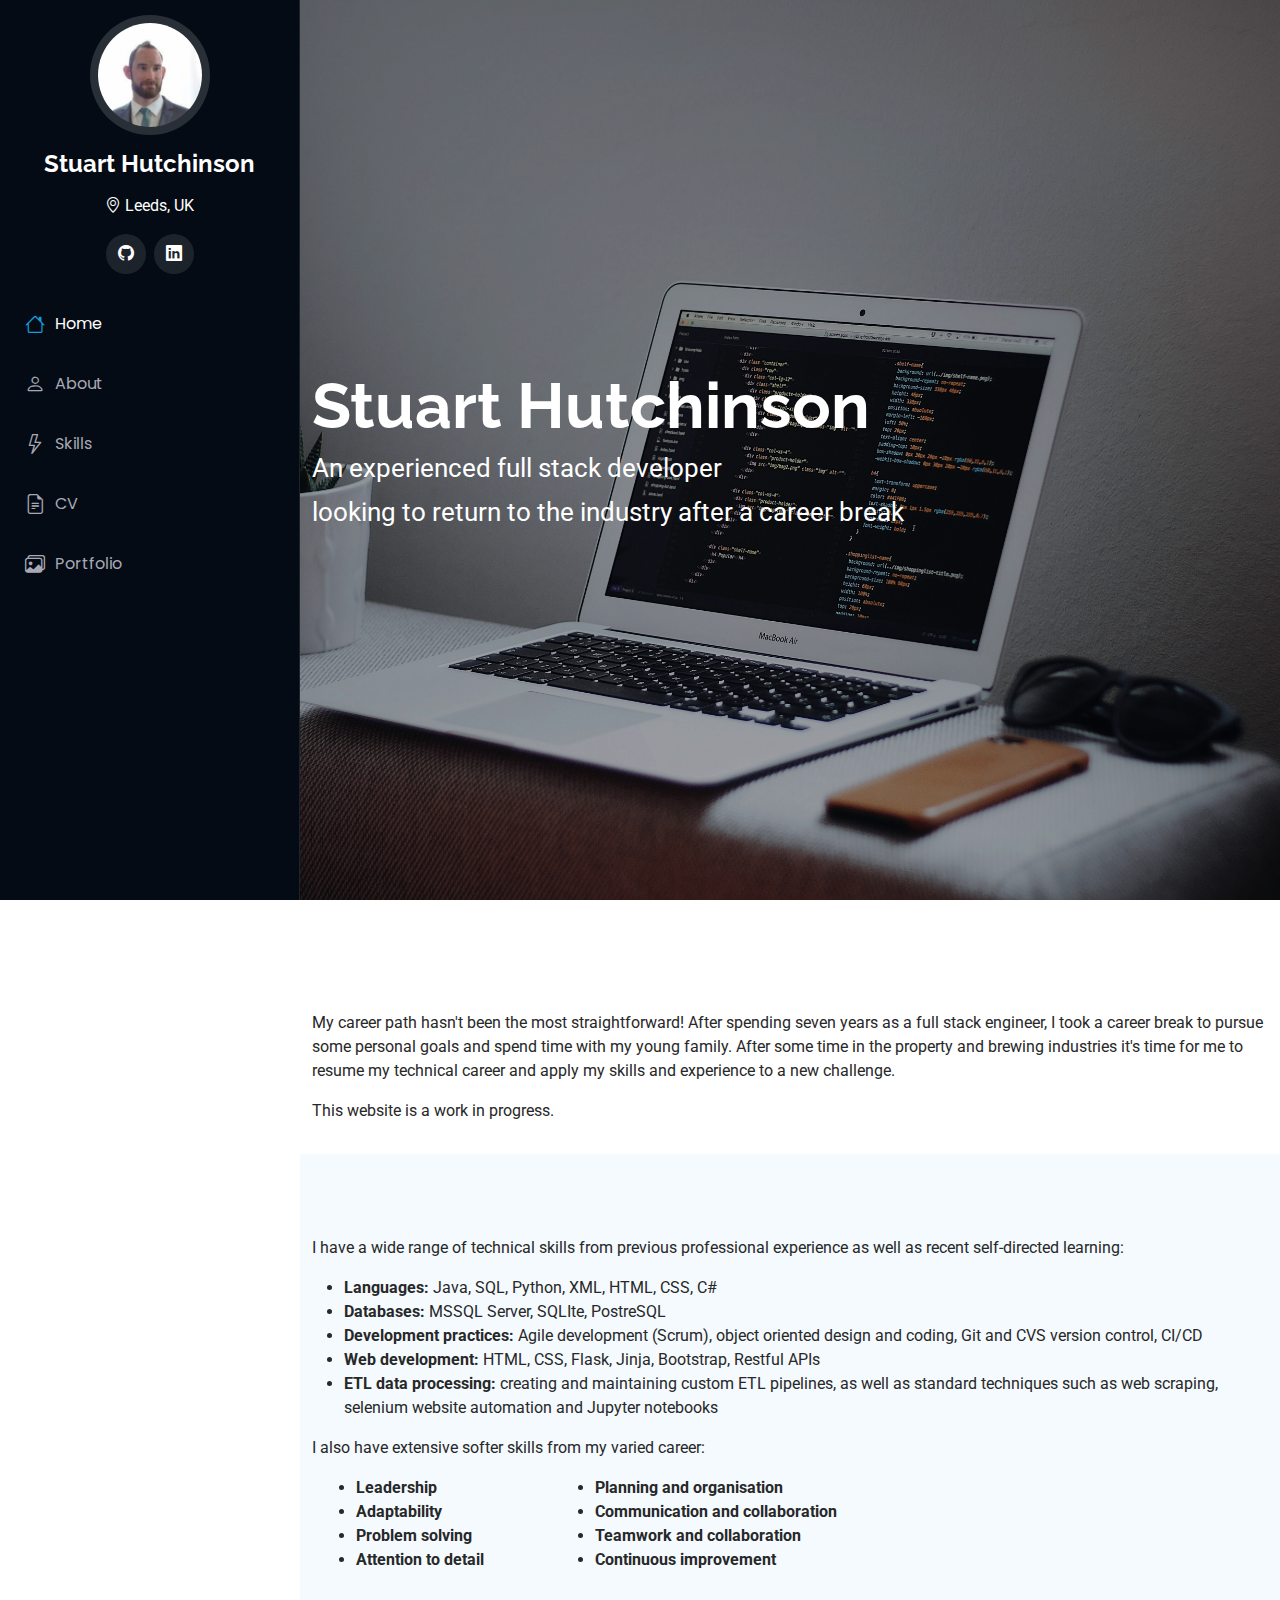
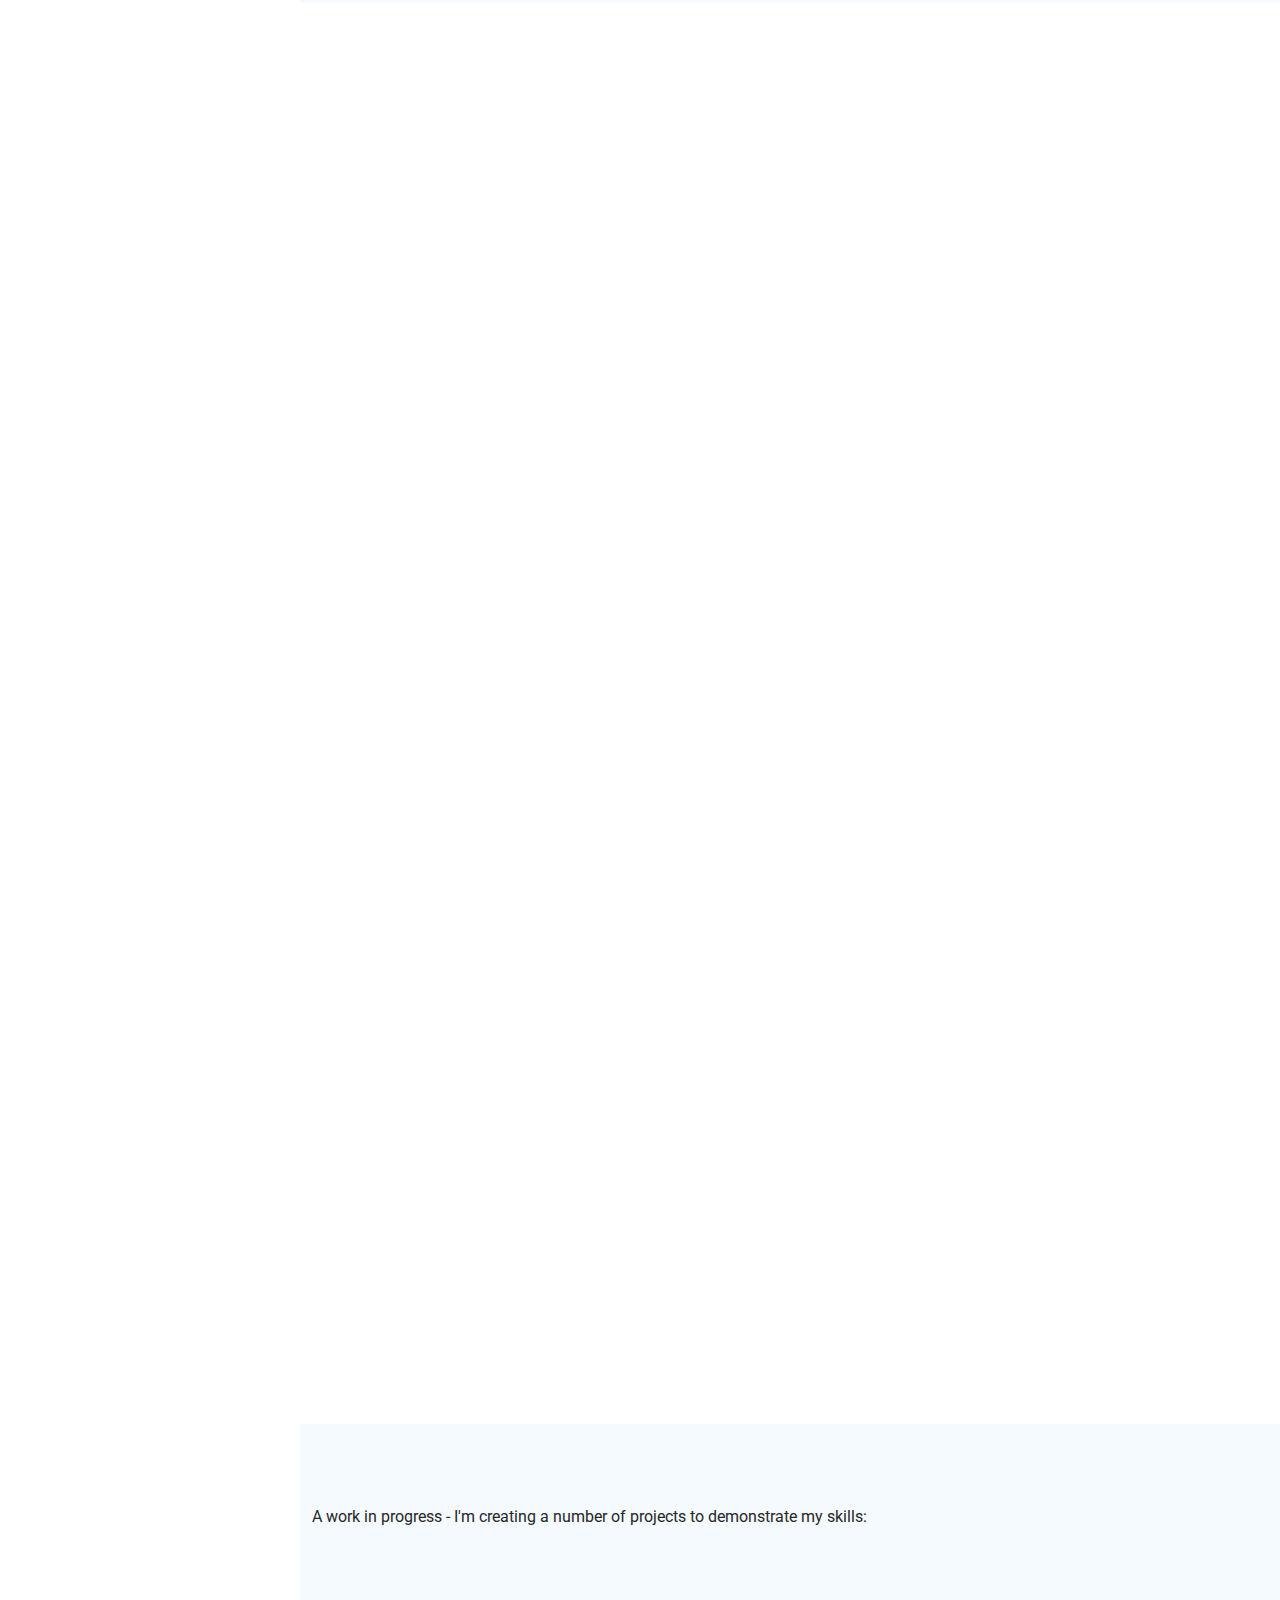
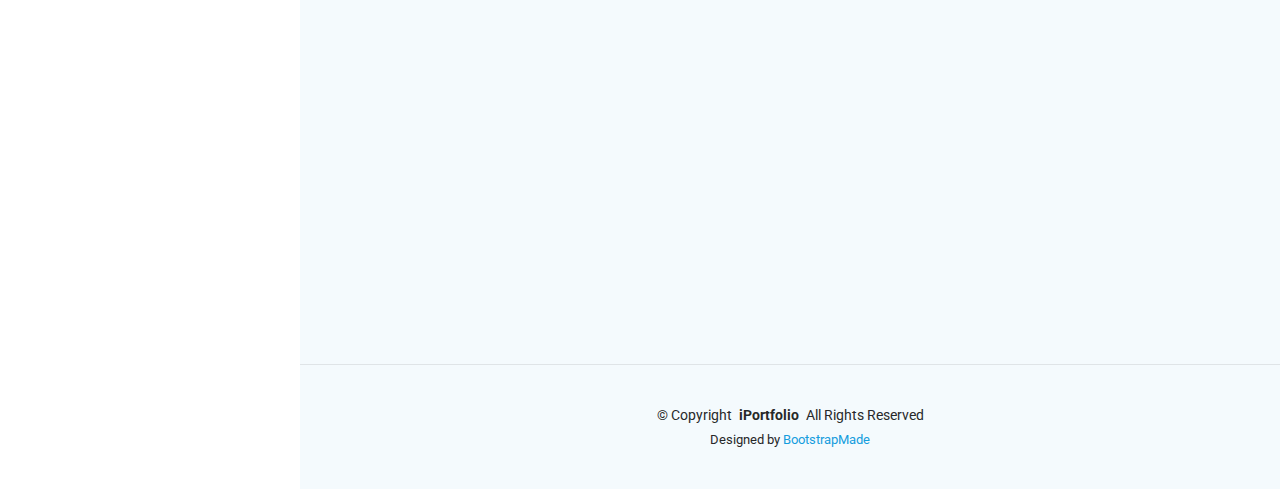
==== index.html @ 1e37d587 "make cv order differently on mobile" ====
<!DOCTYPE html>
<html lang="en">

<head>
  <meta charset="utf-8">
  <meta content="width=device-width, initial-scale=1.0" name="viewport">
  <title>Stuart Hutchinson</title>
  <meta content="" name="description">
  <meta content="" name="keywords">

  <!-- Favicons -->
  <link href="assets/img/favicon.png" rel="icon">
  <link href="assets/img/apple-touch-icon.png" rel="apple-touch-icon">

  <!-- Fonts -->
  <link href="https://fonts.googleapis.com" rel="preconnect">
  <link href="https://fonts.gstatic.com" rel="preconnect" crossorigin>
  <link href="https://fonts.googleapis.com/css2?family=Roboto:ital,wght@0,100;0,300;0,400;0,500;0,700;0,900;1,100;1,300;1,400;1,500;1,700;1,900&family=Poppins:ital,wght@0,100;0,200;0,300;0,400;0,500;0,600;0,700;0,800;0,900;1,100;1,200;1,300;1,400;1,500;1,600;1,700;1,800;1,900&family=Raleway:ital,wght@0,100;0,200;0,300;0,400;0,500;0,600;0,700;0,800;0,900;1,100;1,200;1,300;1,400;1,500;1,600;1,700;1,800;1,900&display=swap" rel="stylesheet">

  <!-- Vendor CSS Files -->
  <link href="assets/vendor/bootstrap/css/bootstrap.min.css" rel="stylesheet">
  <link href="assets/vendor/bootstrap-icons/bootstrap-icons.css" rel="stylesheet">
  <link href="assets/vendor/aos/aos.css" rel="stylesheet">
  <link href="assets/vendor/glightbox/css/glightbox.min.css" rel="stylesheet">
  <link href="assets/vendor/swiper/swiper-bundle.min.css" rel="stylesheet">

  <!-- Main CSS File -->
  <link href="assets/css/main.css" rel="stylesheet">

  <!-- =======================================================
  * Template Name: iPortfolio
  * Template URL: https://bootstrapmade.com/iportfolio-bootstrap-portfolio-websites-template/
  * Updated: Jun 29 2024 with Bootstrap v5.3.3
  * Author: BootstrapMade.com
  * License: https://bootstrapmade.com/license/
  ======================================================== -->
</head>

<body class="index-page">

  <header id="header" class="header dark-background d-flex flex-column">
    <i class="header-toggle d-xl-none bi bi-list"></i>

    <div class="profile-img">
      <img height=134 width=134 src="assets/img/stuart-profile.jpeg" alt="" class="img-fluid rounded-circle">
    </div>

    <a href="index.html" class="logo d-flex align-items-center justify-content-center">
      <!-- Uncomment the line below if you also wish to use an image logo -->
      <!-- <img src="assets/img/logo.png" alt=""> -->
      <h1 class="sitename">Stuart Hutchinson</h1>
    </a>

    <div class="text-center">
      <span><p><i class="bi bi-geo-alt"></i> Leeds, UK</p></span>
    </div>

    <div class="social-links text-center">
      <a href="https://github.com/StuartHutchinson" class="github"><i class="bi bi-github"></i></a>
      <a href="https://www.linkedin.com/in/stuart-hutchinson-746838223/" class="linkedin"><i class="bi bi-linkedin"></i></a>
    </div>

    <nav id="navmenu" class="navmenu">
      <ul>
        <li><a href="#hero" class="active"><i class="bi bi-house navicon"></i>Home</a></li>
        <li><a href="#about"><i class="bi bi-person navicon"></i> About</a></li>
        <li><a href="#skills"><i class="bi bi-lightning navicon"></i> Skills</a></li>
        <li><a href="#cv"><i class="bi bi-file-earmark-text navicon"></i> CV</a></li>
        <li><a href="#portfolio"><i class="bi bi-images navicon"></i> Portfolio</a></li>
      </ul>
    </nav>

  </header>

  <main class="main">

    <!-- Hero Section -->
    <section id="hero" class="hero section dark-background">

      <img height=1280 width=1920 src="assets/img/hero-bg.jpg" alt="" data-aos="fade-in">

      <div class="container" data-aos="fade-up" data-aos-delay="100">
        <h2>Stuart Hutchinson</h2>
        <!--<p>I'm <span class="typed" data-typed-items="Designer, Developer, Freelancer, Photographer">Designer</span><span class="typed-cursor typed-cursor--blink" aria-hidden="true"></span><span class="typed-cursor typed-cursor--blink" aria-hidden="true"></span></p>-->
        <p>An experienced full stack developer</p>
        <p>looking to return to the industry after a career break</p>
      </div>

    </section><!-- /Hero Section -->

    <!-- About Section -->
    <section id="about" class="about section">

      <!-- Section Title -->
      <div class="container section-title" data-aos="fade-up">
        <h2>About</h2>
      </div><!-- End Section Title -->

      <div class="container">
        <div class="row">
          <p>My career path hasn't been the most straightforward! After spending seven years as a full stack engineer,
        I took a career break to pursue some personal goals and spend time with my young family. After some
        time in the property and brewing industries it's time for me to resume my technical career and apply
            my skills and experience to a new challenge.</p>

          <p>This website is a work in progress.</p>
        </div>
      </div>
    </section><!-- /About Section -->

    <!-- Skills Section -->
    <section id="skills" class="skills section light-background">

      <!-- Section Title -->
      <div class="container section-title" data-aos="fade-up">
        <h2>Skills</h2>
      </div>

      <div class="container content">
        <p>I have a wide range of technical skills from previous professional experience as well as recent self-directed learning:</p>
        <div class="col-lg-12">
          <ul>
            <li><strong>Languages:</strong> <span>Java, SQL, Python, XML, HTML, CSS, C#</span></li>
            <li><strong>Databases:</strong> <span>MSSQL Server, SQLIte, PostreSQL</span></li>
            <li><strong>Development practices:</strong> <span>Agile development (Scrum), object oriented design and coding, Git and CVS version control, CI/CD</span></li>
            <li><strong>Web development:</strong> <span>HTML, CSS, Flask, Jinja, Bootstrap, Restful APIs</span></li>
            <li><strong>ETL data processing:</strong> <span>creating and maintaining custom ETL pipelines, as well as standard techniques such as web scraping, selenium website automation and Jupyter notebooks</span></li>
          </ul>
        </div>
        <p>I also have extensive softer skills from my varied career:</p>
        <div class="container">
          <div class="row">
            <div class="col-lg-3">
              <ul style="margin-bottom: 0px;">
                <li><strong>Leadership</strong></li>
                <li><strong>Adaptability</strong></li>
                <li><strong>Problem solving</strong></li>
                <li><strong>Attention to detail</strong></li>
              </ul>
            </div>
            <div class="col-lg-6">
              <ul>
                <li><strong>Planning and organisation</strong></li>
                <li><strong>Communication and collaboration</strong></li>
                <li><strong>Teamwork and collaboration</strong></li>
                <li><strong>Continuous improvement</strong></li>
              </ul>
            </div>
          </div>
        </div>
      </div>
    </section><!-- /Skills Section -->

    <!-- CV Section -->
    <section id="cv" class="resume section">

      <!-- Section Title -->
      <div class="container section-title" data-aos="fade-up">
        <h2>CV</h2>
      </div><!-- End Section Title -->

      <div class="container">

        <div class="row">

          <div class="cv-column col-lg-6" data-aos="fade-up" data-aos-delay="100">

            <h3 class="resume-title">Summary</h3>

            <div class="resume-item">
              <h4>Stuart Hutchinson</h4>
              <p><em>Versatile Full Stack Engineer Seeking New and Exciting Challenges</em></p>
              <p>After some time away from the industry, I am now eager to resume my technical career
                where I can leverage my skills and experience to make impactful contributions to a new team.
                With a proven track record of success and a passion for continuous learning and growth,
                I am confident that I can excel in many different technical roles and add value to any organisation.</p>
            </div><!-- Edn Resume Item -->
          </div>

          <div class="cv-column col-lg-6" data-aos="fade-up" data-aos-delay="200">
            <h3 class="resume-title">Professional Experience</h3>
            <div class="resume-item">
              <h4>Full stack engineer</h4>
              <h5>2008 - 2015</h5>
              <p><em>TPP, Leeds</em></p>
              <p>I spent seven years as a full stack engineer on one of the largest real-time databases in the world.
                I was responsible for developing and maintaining software which handled millions of patient medical
                records. During this time, I developed expertise in a wide range of technical areas:</p>
              <ul>
                <li>Java development as part of an agile team</li>
                <li>Implementing technical requirements through the full software development lifecycle</li>
                <li>Database design and maintenance (MS SQL Server), including SQL stored procedures</li>
                <li>Server monitoring and application optimisation using various tools (memory snapshots, SQL traces,
                  app profiles, etc)</li>
                <li>GUI design and implementation (MVVM)</li>
              </ul>
              <p>As a senior engineer, I led the technical data migration team and was responsible for:</p>
              <ul>
                <li>Ensuring the team’s tasks from the internal ticketing system were resolved in good time</li>
                <li>Creating custom ETL pipelines to accurately migrate patient medical records</li>
                <li>Creating and maintaining data architecture to support our implementation of the new GP2GP
                  requirements, as well as mass migration of an entire practice’s medical records</li>
                <li>Integration with other software using API’s and via XML messaging using NHS SPINE</li>
              </ul>
              <p>I also developed soft skills such as:</p>
              <ul>
                <li>Leadership – I led and organised a team of up to 18 engineers, including training of new starters,
                  performance reviews and mentorship.</li>
                <li>Communication and collaboration – working with our direct competitors to ensure the smooth migration
                  of data, and attending meetings with external stakeholders to secure new business.</li>
                <li>Planning and organisation – I contributed to the company’s operational plans and ensured that my
                  team had the required resources to complete our workload in the given time frame.</li>
              </ul>
            </div>
          </div>

          <div class="cv-column cv-3 col-lg-6" data-aos="fade-up" data-aos-delay="100">

            <h3 class="resume-title">Education</h3>
            <div class="resume-item">
              <h4>Master of Mathematics</h4>
              <h5>2004 - 2008</h5>
              <p><em>University of Sheffield</em></p>
              <p>A straight four-year course gave me a 2:1 Masters degree covering an array of mathematical concepts from probability
              and statistics to fluid dynamics.</p>
            </div><!-- Edn Resume Item -->

            <div class="resume-item">
              <h4>A-Levels - Maths, Physics, Chemistry, Computing</h4>
              <h5>2002 - 2004</h5>
              <p><em>Bury College</em></p>
              <p>I received straight A's including scores of 100% in a number of physics modules and my computing project.</p>
            </div><!-- Edn Resume Item -->


            <h3 class="resume-title">Recent Experience</h3>
            <div class="resume-item">
              <h4>Self-directed learning</h4>
              <h5>Oct 2024 - present</h5>
              <p>I have been learning python and web development - see below for examples of my work.</p>
            </div>
            <div class="resume-item">
              <h4>Brewing</h4>
              <h5>2021 - 2024</h5>
              <p>I followed my dream and started my own microbrewery. I stayed longer than I should in the brewing
               industry but it's now time to return to my software career.</p>
            </div>
            <div class="resume-item">
              <h4>Property development</h4>
              <h5>2015 - 2019</h5>
              <p>I turned my hand to property development and completed four successful renovation projects,
              developing many transferable skills.</p>
            </div>
          </div>

        </div>

      </div>

    </section><!-- /Resume Section -->

    <!-- Portfolio Section -->
    <section id="portfolio" class="portfolio section light-background">

      <!-- Section Title -->
      <div class="container section-title" data-aos="fade-up">
        <h2>Portfolio</h2>
      </div><!-- End Section Title -->

      <div class="container">
        <p>A work in progress - I'm creating a number of projects to demonstrate my skills:</p>
        <div class="isotope-layout" data-default-filter="*" data-layout="masonry" data-sort="original-order">

          <!--<ul class="portfolio-filters isotope-filters" data-aos="fade-up" data-aos-delay="100">
            <li data-filter="*" class="filter-active">All</li>
            <li data-filter=".filter-app">App</li>
            <li data-filter=".filter-product">Product</li>
            <li data-filter=".filter-branding">Branding</li>
            <li data-filter=".filter-books">Books</li>
          </ul>-->

          <div class="row gy-4 isotope-container" data-aos="fade-up" data-aos-delay="200">

            <div class="col-lg-4 col-md-6 portfolio-item isotope-item filter-app">
              <div class="portfolio-content h-100">
                <img src="assets/img/portfolio/morse-code.jpg" class="img-fluid" alt="morse code">
                <div class="portfolio-info">
                  <h4>Morse Code encoder</h4>
                  <p>Convert any input into Morse code. Very basic, but my first attempt at converting
                  a python script into a hosted webapp.</p>
                  <a href="https://morse-code-441710.ew.r.appspot.com/" title="Morse Code" class="details-link"><i class="bi bi-link-45deg"></i></a>
                </div>
              </div>
            </div>

            <!--<div class="col-lg-4 col-md-6 portfolio-item isotope-item filter-product">
              <div class="portfolio-content h-100">
                <img src="assets/img/portfolio/product-1.jpg" class="img-fluid" alt="">
                <div class="portfolio-info">
                  <h4>Product 1</h4>
                  <p>Lorem ipsum, dolor sit amet consectetur</p>
                  <a href="assets/img/portfolio/product-1.jpg" title="Product 1" data-gallery="portfolio-gallery-product" class="glightbox preview-link"><i class="bi bi-zoom-in"></i></a>
                  <a href="portfolio-details.html" title="More Details" class="details-link"><i class="bi bi-link-45deg"></i></a>
                </div>
              </div>
            </div> -->

          </div><!-- End Portfolio Container -->

        </div>

      </div>

    </section><!-- /Portfolio Section -->
    
  </main>

  <footer id="footer" class="footer position-relative light-background">

    <div class="container">
      <div class="copyright text-center ">
        <p>© <span>Copyright</span> <strong class="px-1 sitename">iPortfolio</strong> <span>All Rights Reserved</span></p>
      </div>
      <div class="credits">
        <!-- All the links in the footer should remain intact. -->
        <!-- You can delete the links only if you've purchased the pro version. -->
        <!-- Licensing information: https://bootstrapmade.com/license/ -->
        <!-- Purchase the pro version with working PHP/AJAX contact form: [buy-url] -->
        Designed by <a href="https://bootstrapmade.com/">BootstrapMade</a>
      </div>
    </div>

  </footer>

  <!-- Scroll Top -->
  <a href="#" id="scroll-top" class="scroll-top d-flex align-items-center justify-content-center"><i class="bi bi-arrow-up-short"></i></a>

  <!-- Preloader -->
  <div id="preloader"></div>

  <!-- Vendor JS Files -->
  <script src="assets/vendor/bootstrap/js/bootstrap.bundle.min.js"></script>
  <script src="assets/vendor/php-email-form/validate.js"></script>
  <script src="assets/vendor/aos/aos.js"></script>
  <script src="assets/vendor/typed.js/typed.umd.js"></script>
  <script src="assets/vendor/purecounter/purecounter_vanilla.js"></script>
  <script src="assets/vendor/waypoints/noframework.waypoints.js"></script>
  <script src="assets/vendor/glightbox/js/glightbox.min.js"></script>
  <script src="assets/vendor/imagesloaded/imagesloaded.pkgd.min.js"></script>
  <script src="assets/vendor/isotope-layout/isotope.pkgd.min.js"></script>
  <script src="assets/vendor/swiper/swiper-bundle.min.js"></script>

  <!-- Main JS File -->
  <script src="assets/js/main.js"></script>

</body>

</html>
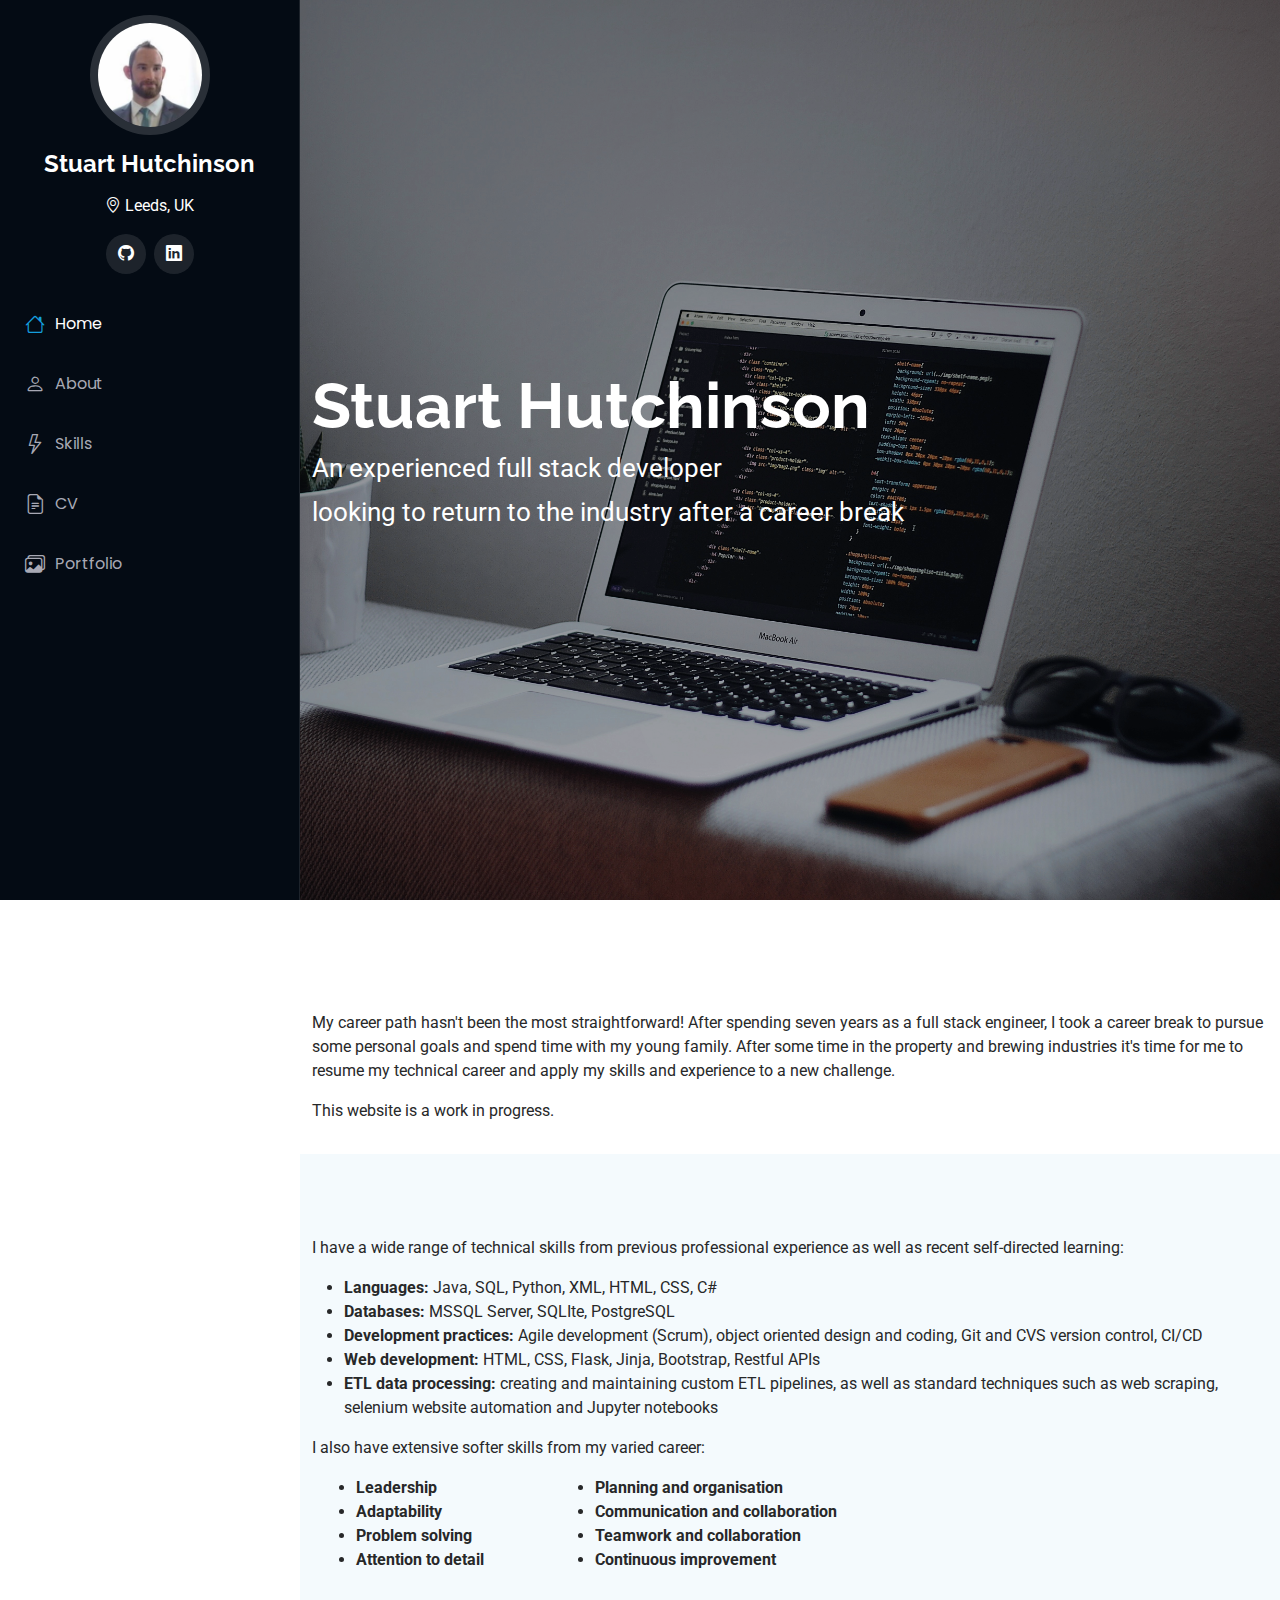
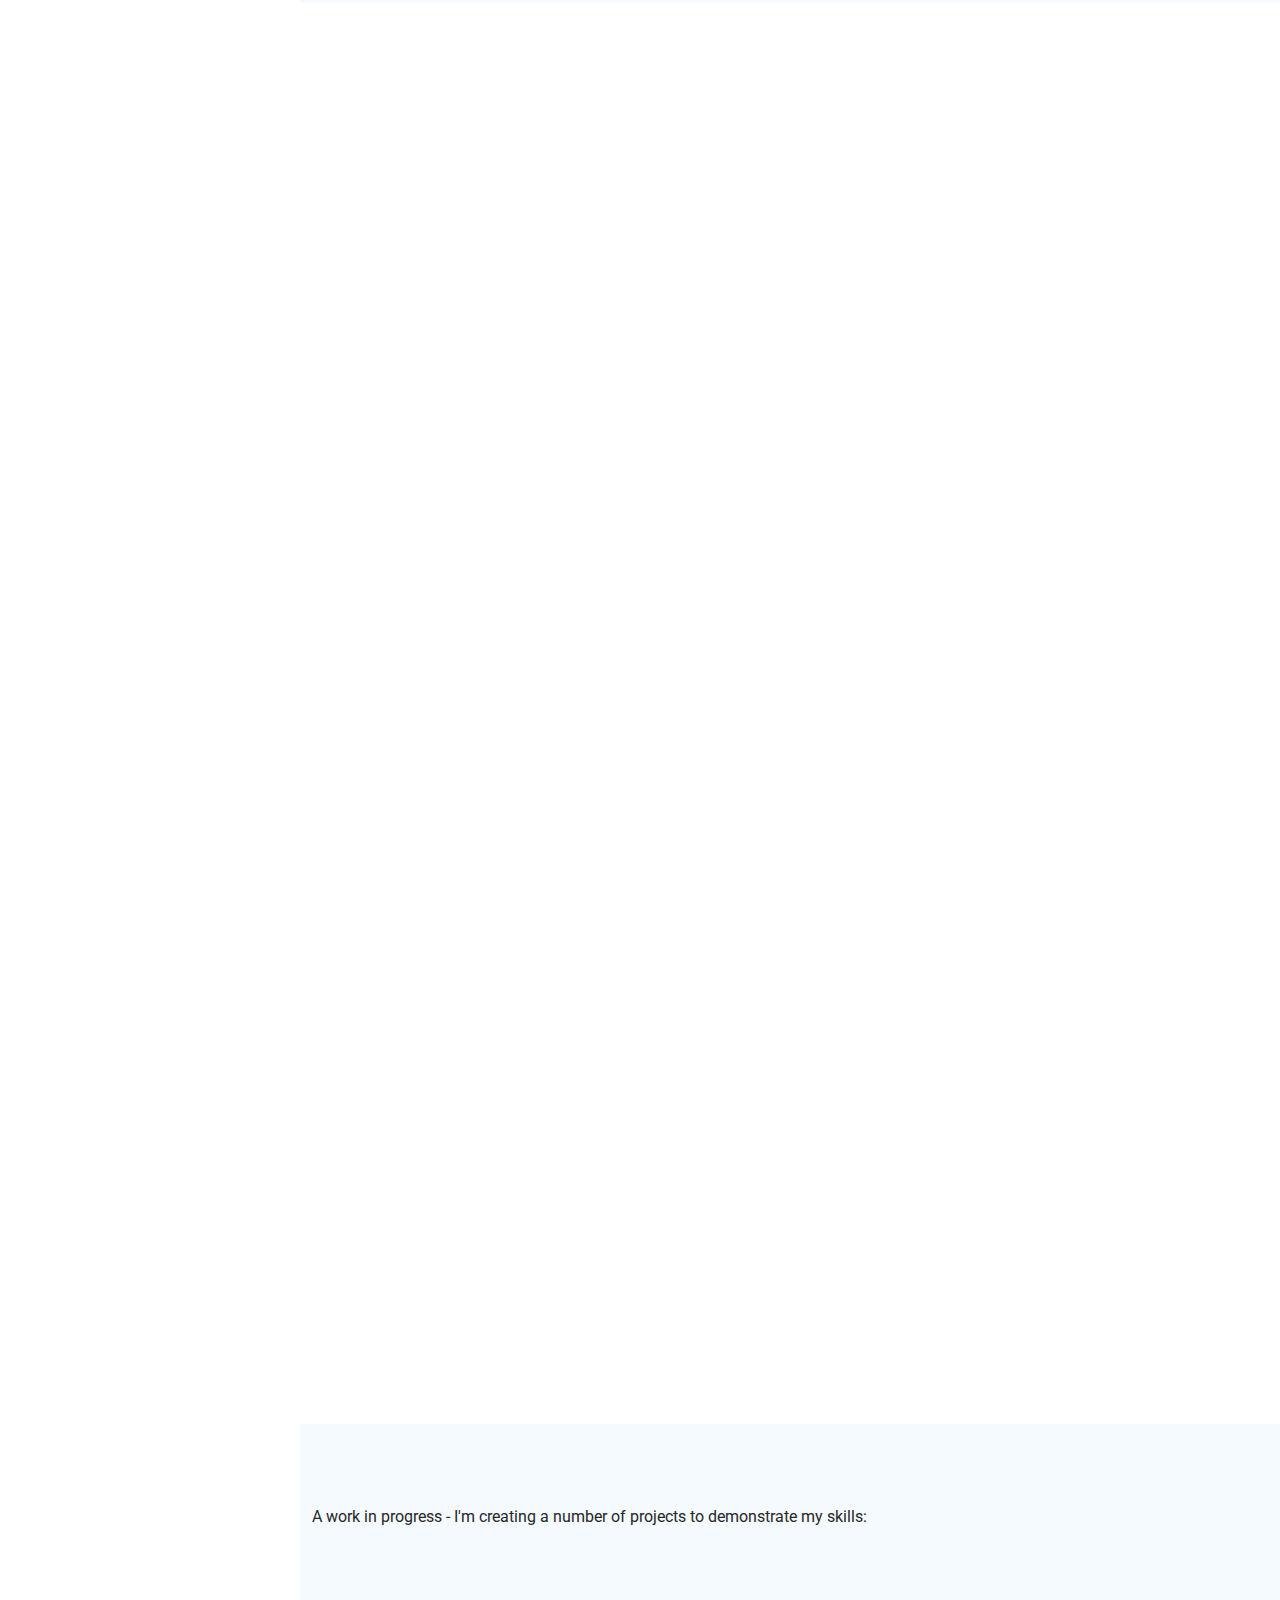
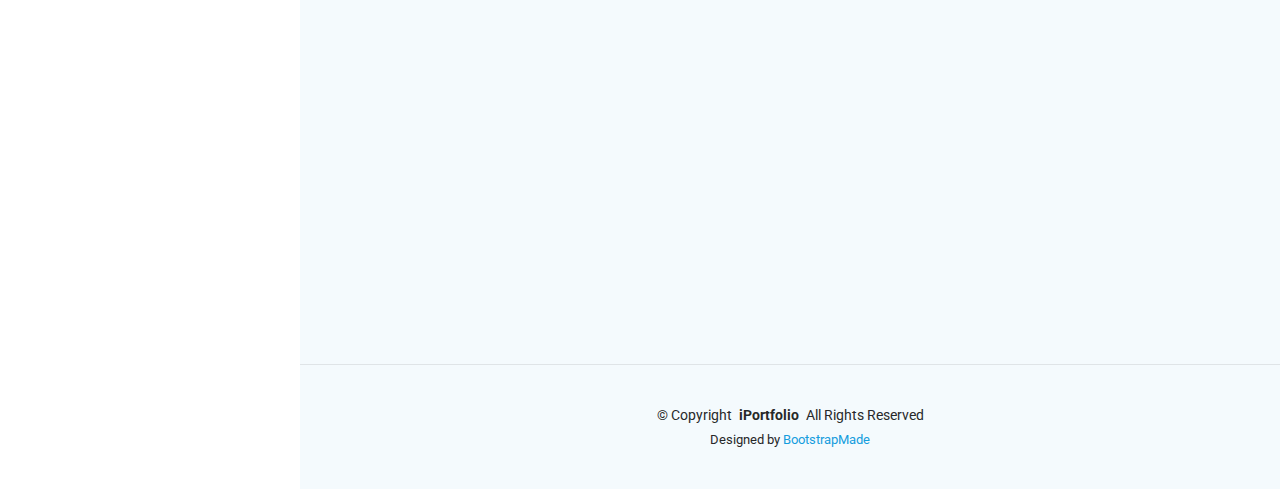
==== commit 9c6e66dc: "fixed typo" ====
--- a/index.html
+++ b/index.html
@@ -121,7 +121,7 @@
         <div class="col-lg-12">
           <ul>
             <li><strong>Languages:</strong> <span>Java, SQL, Python, XML, HTML, CSS, C#</span></li>
-            <li><strong>Databases:</strong> <span>MSSQL Server, SQLIte, PostreSQL</span></li>
+            <li><strong>Databases:</strong> <span>MSSQL Server, SQLIte, PostgreSQL</span></li>
             <li><strong>Development practices:</strong> <span>Agile development (Scrum), object oriented design and coding, Git and CVS version control, CI/CD</span></li>
             <li><strong>Web development:</strong> <span>HTML, CSS, Flask, Jinja, Bootstrap, Restful APIs</span></li>
             <li><strong>ETL data processing:</strong> <span>creating and maintaining custom ETL pipelines, as well as standard techniques such as web scraping, selenium website automation and Jupyter notebooks</span></li>
--- a/assets/css/main.css
+++ b/assets/css/main.css
@@ -876,10 +876,10 @@
 .portfolio .portfolio-content .portfolio-info p {
   position: absolute;
   bottom: 10px;
-  text-align: center;
+  text-align: left;
   display: inline-block;
-  left: 0;
-  right: 0;
+  left: 5px;
+  right: 5px;
   font-size: 16px;
   font-weight: 600;
   color: rgba(255, 255, 255, 0.8);
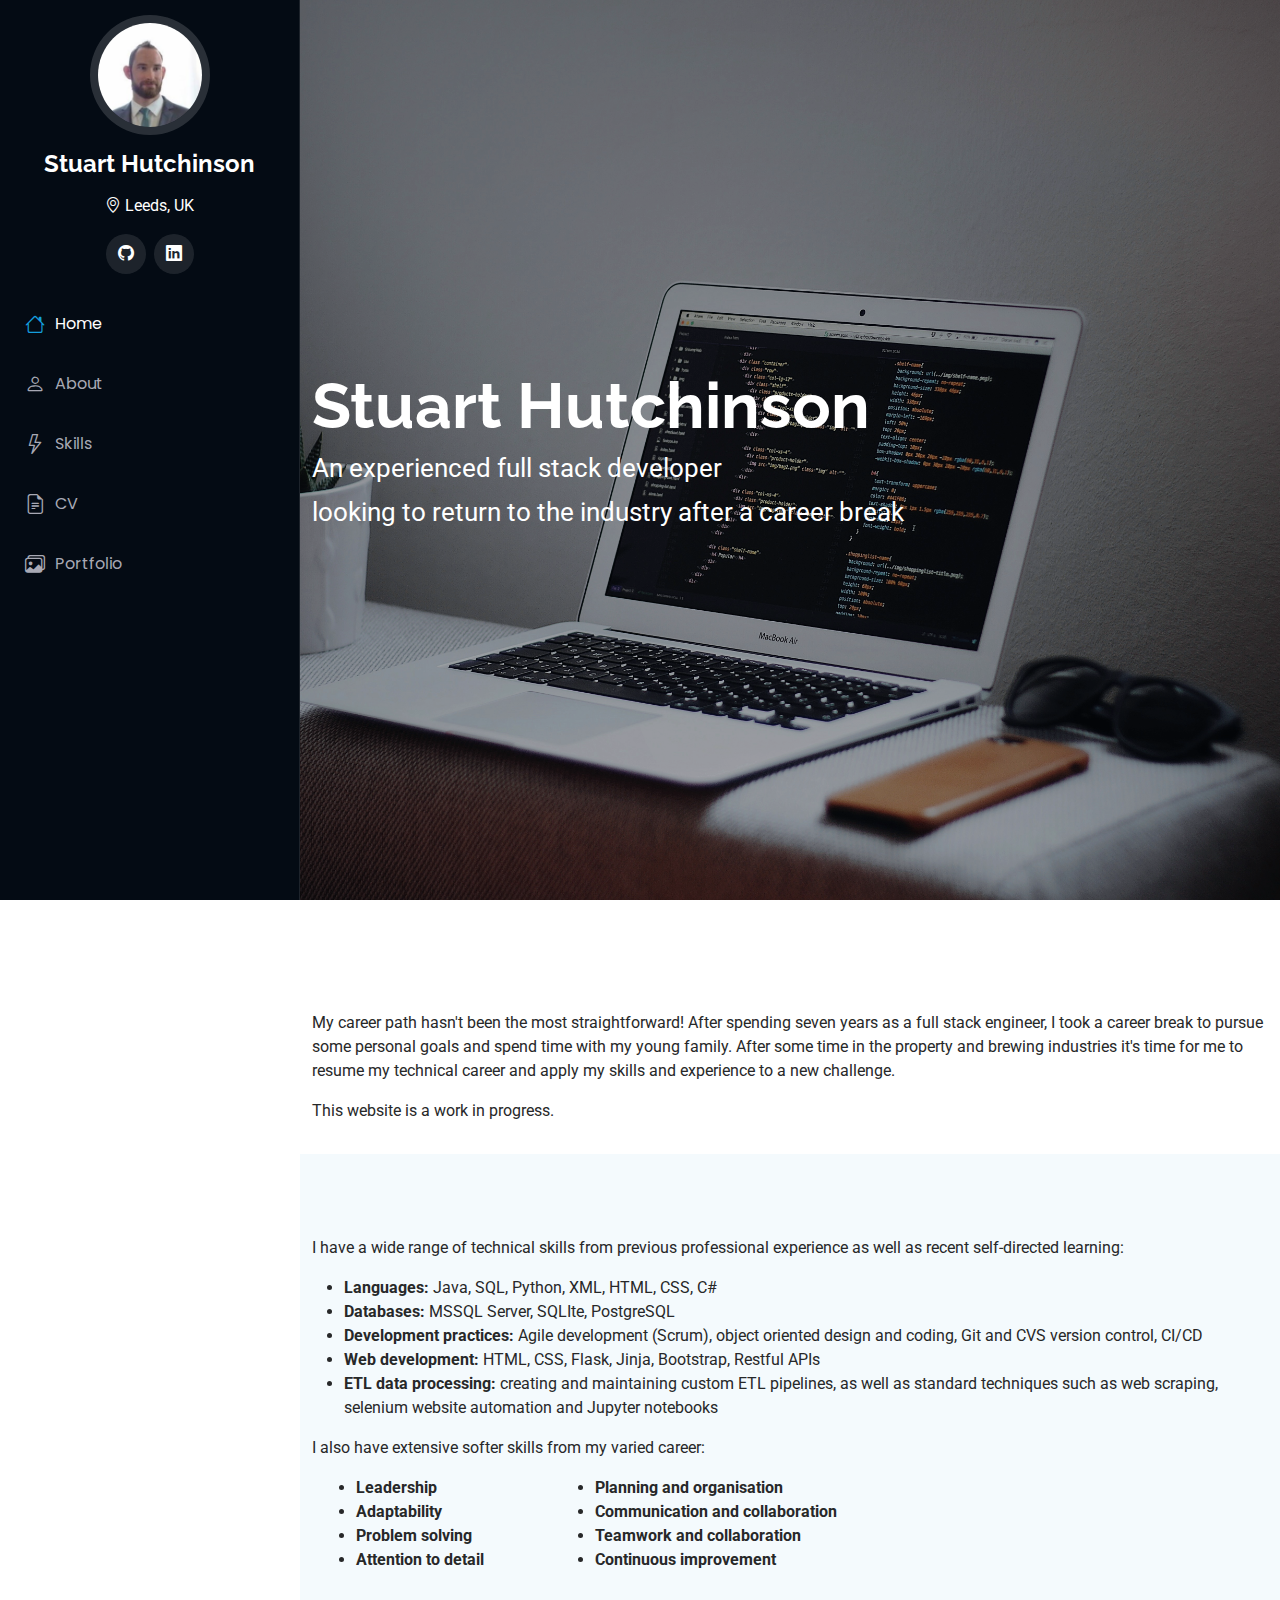
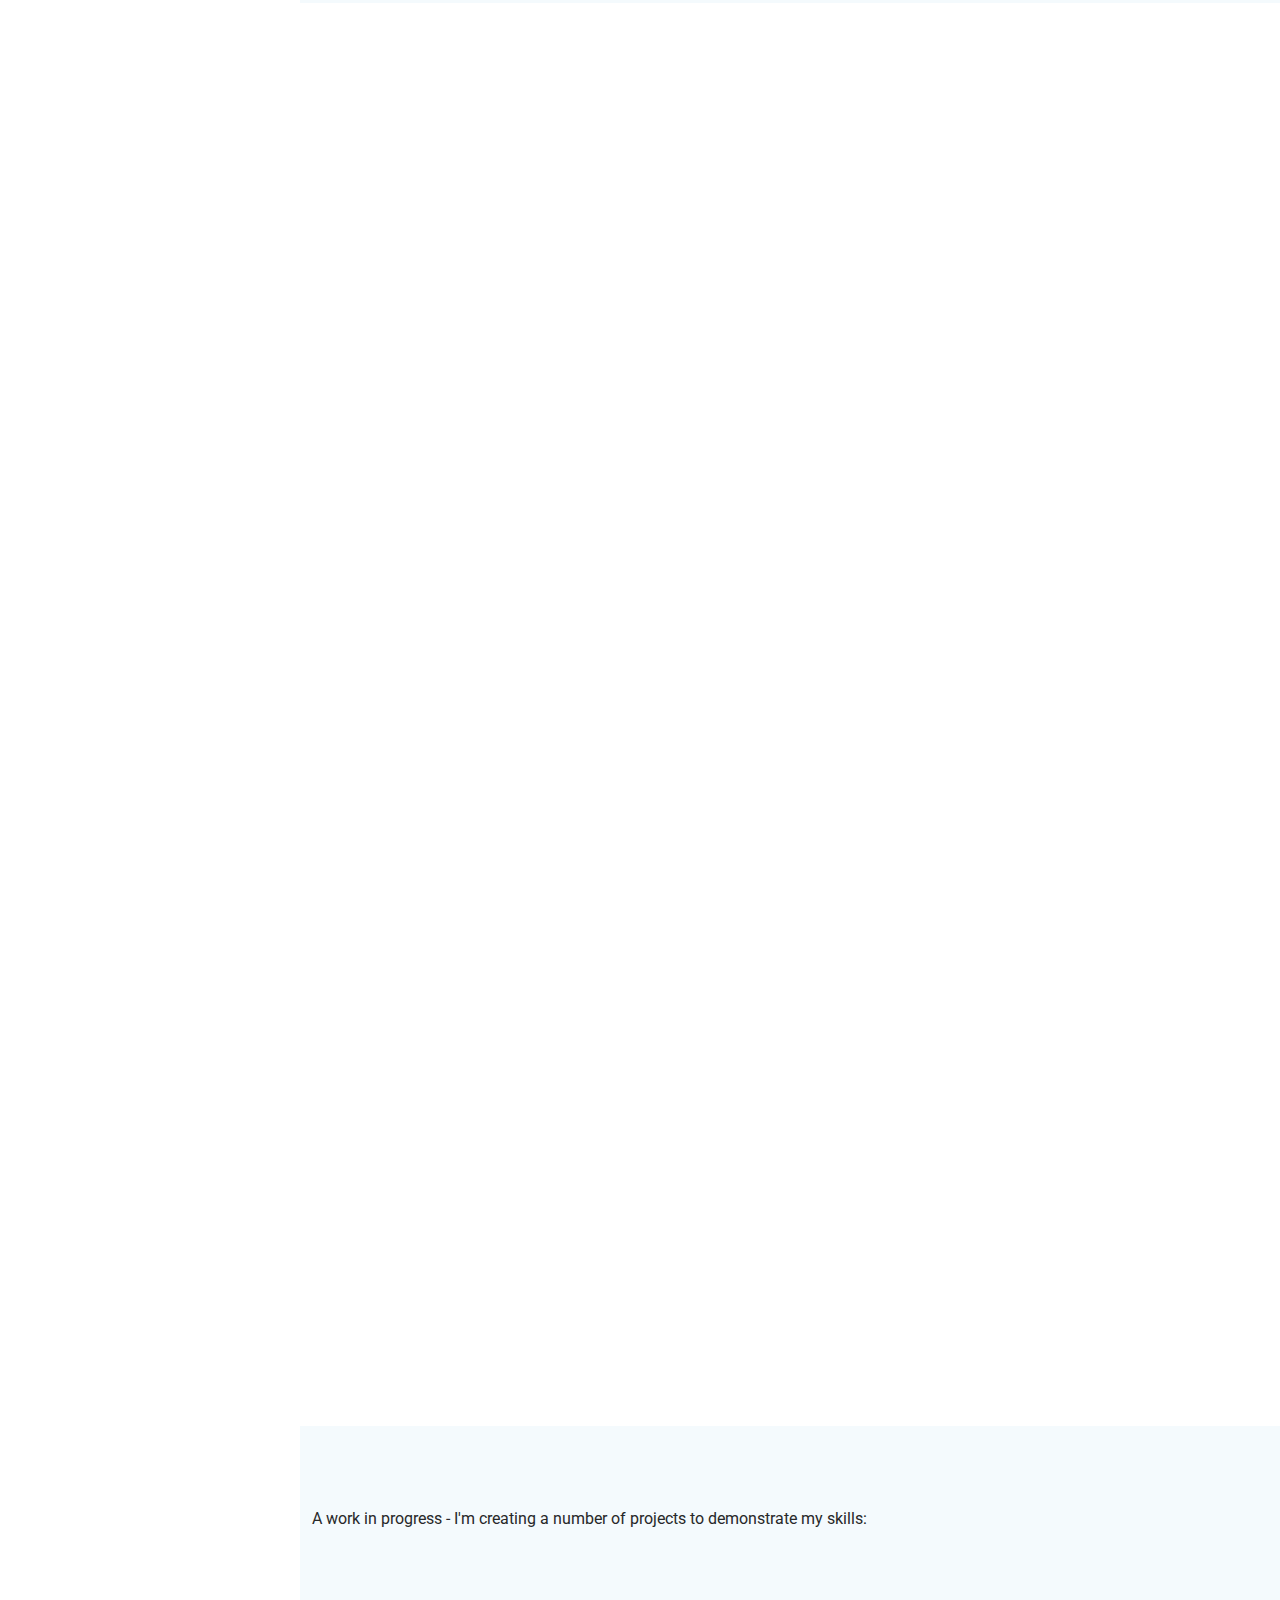
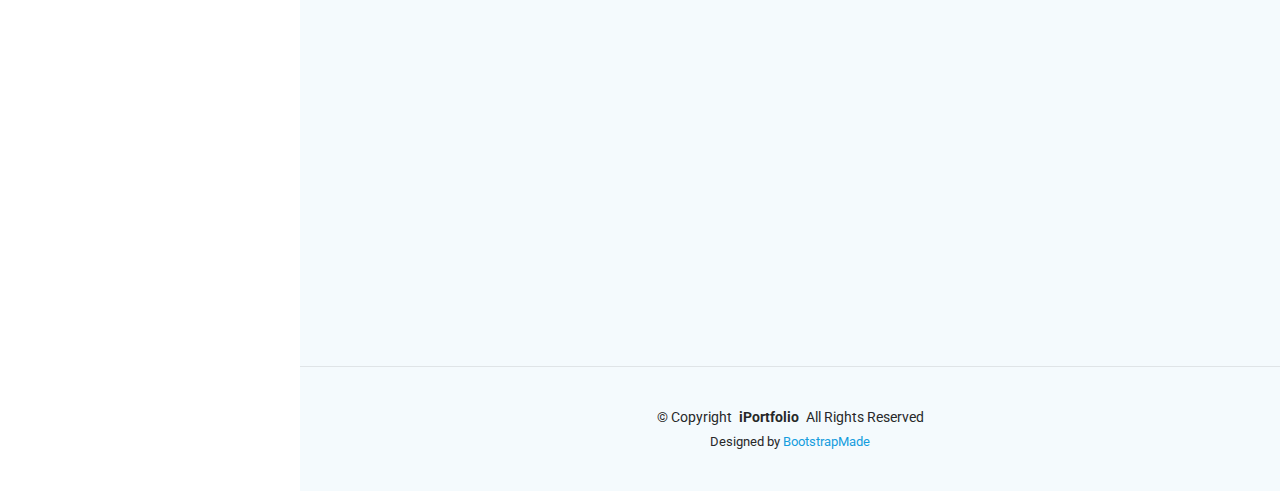
==== commit f52b907f: "fixed typo. fixed CV scaling on larger screens" ====
--- a/index.html
+++ b/index.html
@@ -175,9 +175,81 @@
                 With a proven track record of success and a passion for continuous learning and growth,
                 I am confident that I can excel in many different technical roles and add value to any organisation.</p>
             </div><!-- Edn Resume Item -->
+
+            <div class="d-lg-none">
+              <h3 class="resume-title">Professional Experience</h3>
+              <div class="resume-item">
+                <h4>Full stack engineer</h4>
+                <h5>2008 - 2015</h5>
+                <p><em>TPP, Leeds</em></p>
+                <p>I spent seven years as a full stack engineer on one of the largest real-time databases in the world.
+                  I was responsible for developing and maintaining software which handled millions of patient medical
+                  records. During this time, I developed expertise in a wide range of technical areas:</p>
+                <ul>
+                  <li>Java development as part of an agile team</li>
+                  <li>Implementing technical requirements through the full software development lifecycle</li>
+                  <li>Database design and maintenance (MS SQL Server), including SQL stored procedures</li>
+                  <li>Server monitoring and application optimisation using various tools (memory snapshots, SQL traces,
+                    app profiles, etc)</li>
+                  <li>GUI design and implementation (MVVM)</li>
+                </ul>
+                <p>As a senior engineer, I led the technical data migration team and was responsible for:</p>
+                <ul>
+                  <li>Ensuring the team’s tasks from the internal ticketing system were resolved in good time</li>
+                  <li>Creating custom ETL pipelines to accurately migrate patient medical records</li>
+                  <li>Creating and maintaining data architecture to support our implementation of the new GP2GP
+                    requirements, as well as mass migration of an entire practice’s medical records</li>
+                  <li>Integration with other software using API’s and via XML messaging using NHS SPINE</li>
+                </ul>
+                <p>I also developed soft skills such as:</p>
+                <ul>
+                  <li>Leadership – I led and organised a team of up to 18 engineers, including training of new starters,
+                    performance reviews and mentorship.</li>
+                  <li>Communication and collaboration – working with our direct competitors to ensure the smooth migration
+                    of data, and attending meetings with external stakeholders to secure new business.</li>
+                  <li>Planning and organisation – I contributed to the company’s operational plans and ensured that my
+                    team had the required resources to complete our workload in the given time frame.</li>
+                </ul>
+              </div>
+            </div>
+
+            <h3 class="resume-title">Education</h3>
+            <div class="resume-item">
+              <h4>Master of Mathematics</h4>
+              <h5>2004 - 2008</h5>
+              <p><em>University of Sheffield</em></p>
+              <p>A straight four-year course gave me a 2:1 Masters degree covering an array of mathematical concepts from probability
+              and statistics to fluid dynamics.</p>
+            </div><!-- Edn Resume Item -->
+
+            <div class="resume-item">
+              <h4>A-Levels - Maths, Physics, Chemistry, Computing</h4>
+              <h5>2002 - 2004</h5>
+              <p><em>Bury College</em></p>
+              <p>I received straight A's including scores of 100% in a number of physics modules and my computing project.</p>
+            </div><!-- Edn Resume Item -->
+
+            <h3 class="resume-title">Recent Experience</h3>
+            <div class="resume-item">
+              <h4>Self-directed learning</h4>
+              <h5>Oct 2024 - present</h5>
+              <p>I have been learning python and web development - see below for examples of my work.</p>
+            </div>
+            <div class="resume-item">
+              <h4>Brewing</h4>
+              <h5>2021 - 2024</h5>
+              <p>I followed my dream and started my own microbrewery. I stayed longer than I should in the brewing
+               industry but it's now time to return to my software career.</p>
+            </div>
+            <div class="resume-item">
+              <h4>Property development</h4>
+              <h5>2015 - 2019</h5>
+              <p>I turned my hand to property development and completed four successful renovation projects,
+              developing many transferable skills.</p>
+            </div>
           </div>
 
-          <div class="cv-column col-lg-6" data-aos="fade-up" data-aos-delay="200">
+          <div class="cv-column col-lg-6 d-none d-lg-block" data-aos="fade-up" data-aos-delay="100">
             <h3 class="resume-title">Professional Experience</h3>
             <div class="resume-item">
               <h4>Full stack engineer</h4>
@@ -214,45 +286,6 @@
             </div>
           </div>
 
-          <div class="cv-column cv-3 col-lg-6" data-aos="fade-up" data-aos-delay="100">
-
-            <h3 class="resume-title">Education</h3>
-            <div class="resume-item">
-              <h4>Master of Mathematics</h4>
-              <h5>2004 - 2008</h5>
-              <p><em>University of Sheffield</em></p>
-              <p>A straight four-year course gave me a 2:1 Masters degree covering an array of mathematical concepts from probability
-              and statistics to fluid dynamics.</p>
-            </div><!-- Edn Resume Item -->
-
-            <div class="resume-item">
-              <h4>A-Levels - Maths, Physics, Chemistry, Computing</h4>
-              <h5>2002 - 2004</h5>
-              <p><em>Bury College</em></p>
-              <p>I received straight A's including scores of 100% in a number of physics modules and my computing project.</p>
-            </div><!-- Edn Resume Item -->
-
-
-            <h3 class="resume-title">Recent Experience</h3>
-            <div class="resume-item">
-              <h4>Self-directed learning</h4>
-              <h5>Oct 2024 - present</h5>
-              <p>I have been learning python and web development - see below for examples of my work.</p>
-            </div>
-            <div class="resume-item">
-              <h4>Brewing</h4>
-              <h5>2021 - 2024</h5>
-              <p>I followed my dream and started my own microbrewery. I stayed longer than I should in the brewing
-               industry but it's now time to return to my software career.</p>
-            </div>
-            <div class="resume-item">
-              <h4>Property development</h4>
-              <h5>2015 - 2019</h5>
-              <p>I turned my hand to property development and completed four successful renovation projects,
-              developing many transferable skills.</p>
-            </div>
-          </div>
-
         </div>
 
       </div>
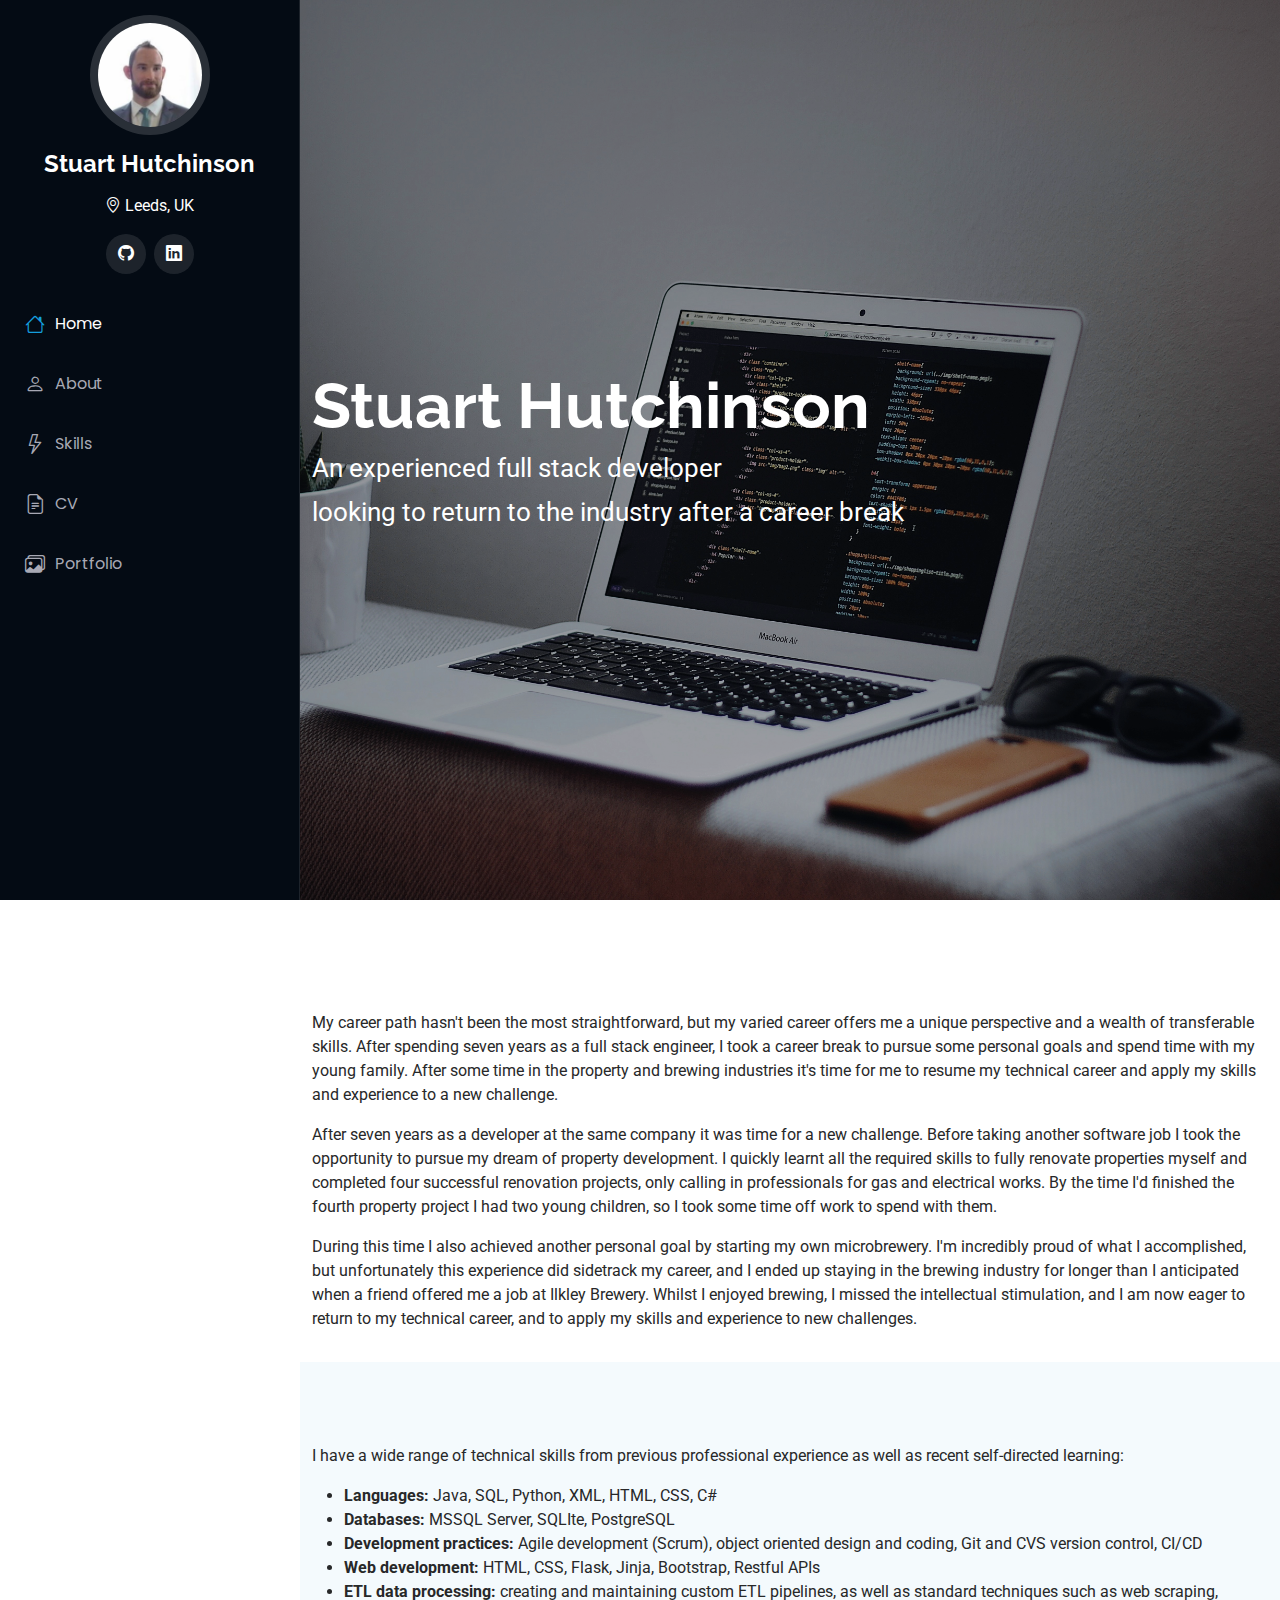
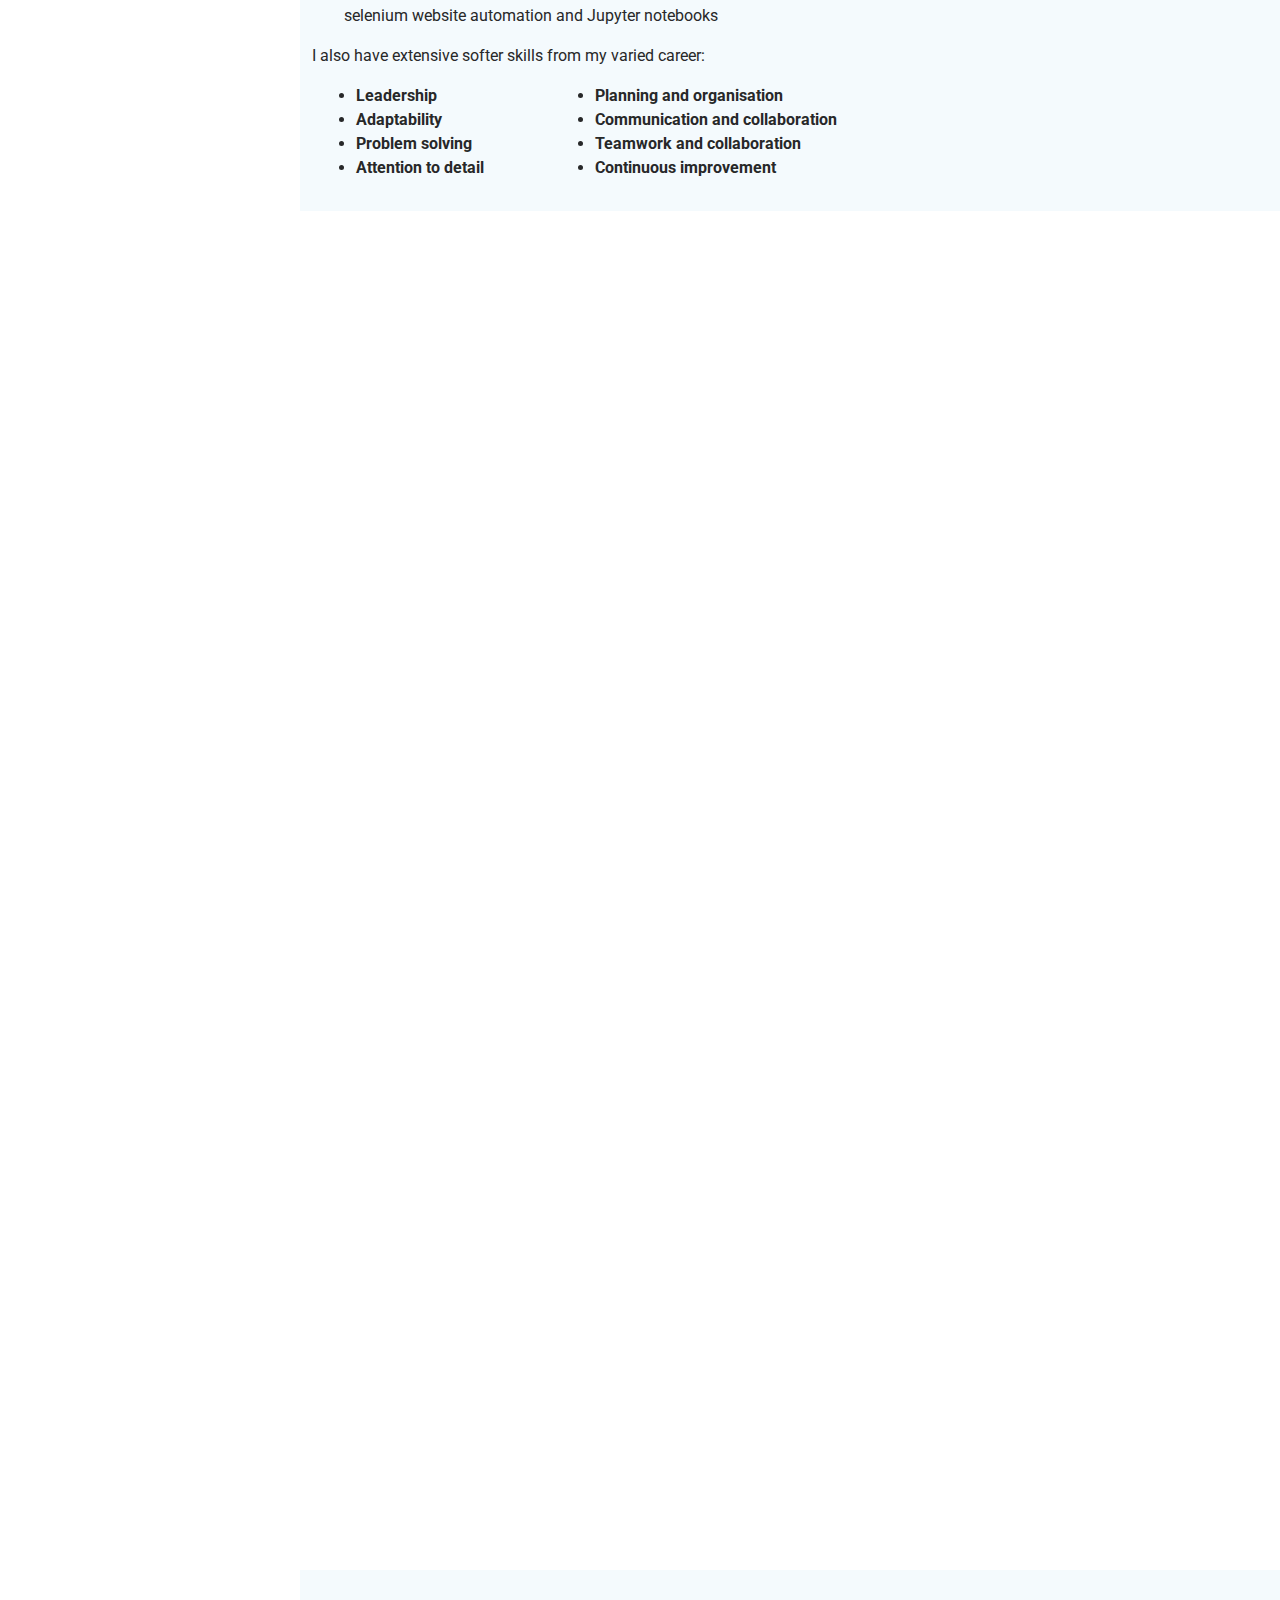
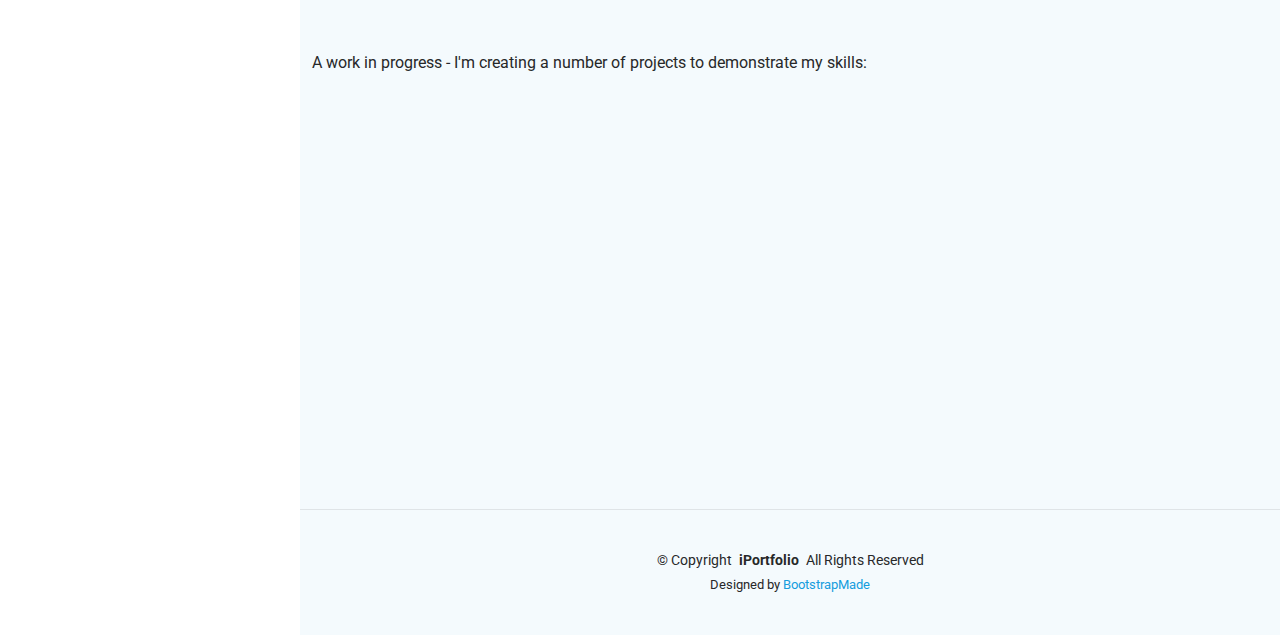
==== commit 4ec8bc93: "update about section" ====
--- a/index.html
+++ b/index.html
@@ -98,12 +98,23 @@
 
       <div class="container">
         <div class="row">
-          <p>My career path hasn't been the most straightforward! After spending seven years as a full stack engineer,
+          <p>My career path hasn't been the most straightforward, but my varied career offers me a unique
+            perspective and a wealth of transferable skills. After spending seven years as a full stack engineer,
         I took a career break to pursue some personal goals and spend time with my young family. After some
         time in the property and brewing industries it's time for me to resume my technical career and apply
             my skills and experience to a new challenge.</p>
 
-          <p>This website is a work in progress.</p>
+          <p>After seven years as a developer at the same company it was time for a new challenge. Before taking another software job
+            I took the opportunity to pursue my dream of property development. I quickly learnt all the
+            required skills to fully renovate properties myself and completed four successful renovation projects,
+          only calling in professionals for gas and electrical works. By the time I'd finished the fourth property
+            project I had two young children, so I took some time off work to spend with them. </p>
+
+          <p>During this time I also achieved another personal goal by starting my own microbrewery.
+            I'm incredibly proud of what I accomplished, but unfortunately this experience did sidetrack my career,
+            and I ended up staying in the brewing industry for longer than I anticipated when a friend offered me a job
+            at Ilkley Brewery. Whilst I enjoyed brewing, I missed the intellectual stimulation, and I am now eager
+            to return to my technical career, and to apply my skills and experience to new challenges.</p>
         </div>
       </div>
     </section><!-- /About Section -->
@@ -235,17 +246,21 @@
               <h5>Oct 2024 - present</h5>
               <p>I have been learning python and web development - see below for examples of my work.</p>
             </div>
-            <div class="resume-item">
-              <h4>Brewing</h4>
-              <h5>2021 - 2024</h5>
-              <p>I followed my dream and started my own microbrewery. I stayed longer than I should in the brewing
-               industry but it's now time to return to my software career.</p>
-            </div>
-            <div class="resume-item">
-              <h4>Property development</h4>
-              <h5>2015 - 2019</h5>
-              <p>I turned my hand to property development and completed four successful renovation projects,
-              developing many transferable skills.</p>
+
+            <div class="resume-item">
+              <a href="#about">
+                <h4>Brewing</h4>
+                <h5>2021 - 2024</h5>
+                <p>See above</p>
+              </a>
+            </div>
+
+            <div class="resume-item">
+              <a href="#about">
+                <h4>Property development</h4>
+                <h5>2015 - 2019</h5>
+                <p>See above</p>
+              </a>
             </div>
           </div>
 
--- a/assets/css/main.css
+++ b/assets/css/main.css
@@ -755,7 +755,7 @@
 
 .resume .resume-item ul {
   padding-left: 20px;
-  margin-bottom: 0px;
+  margin-bottom: 20px;
 }
 
 .resume .resume-item ul li {
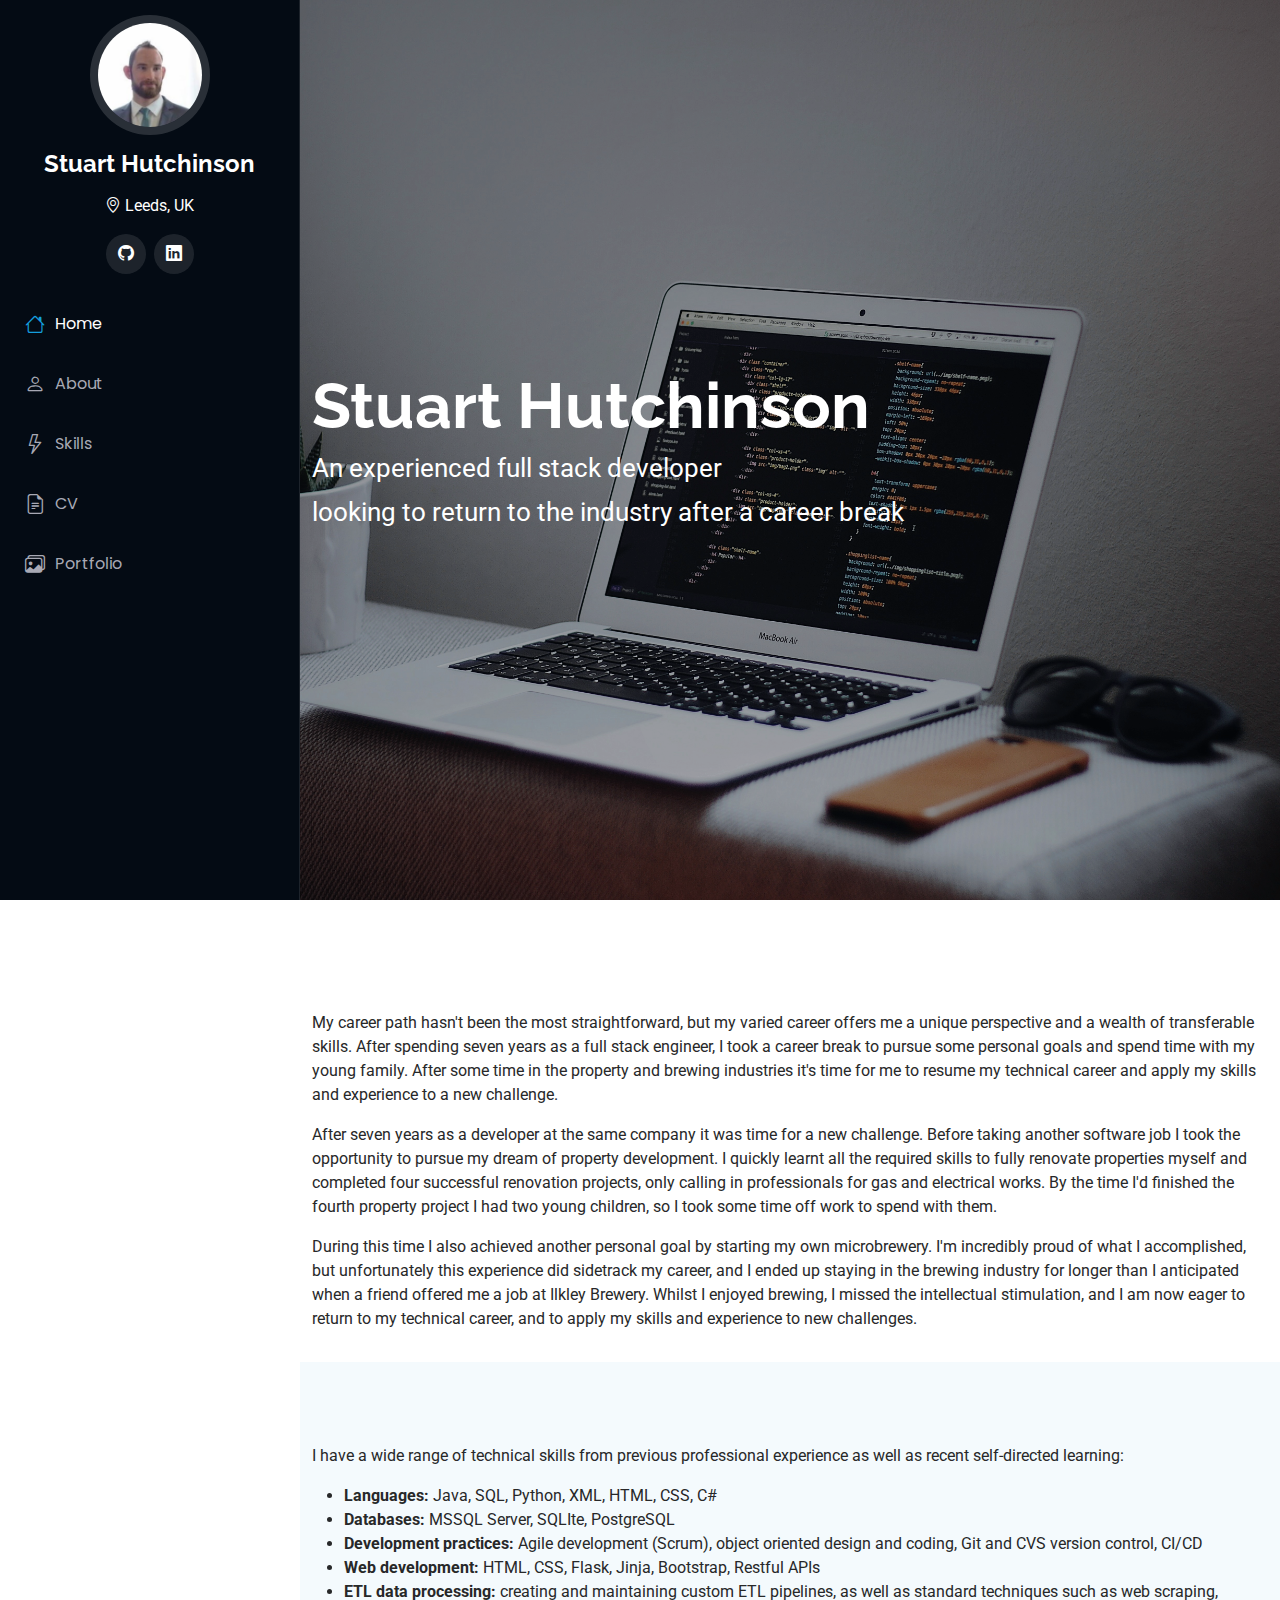
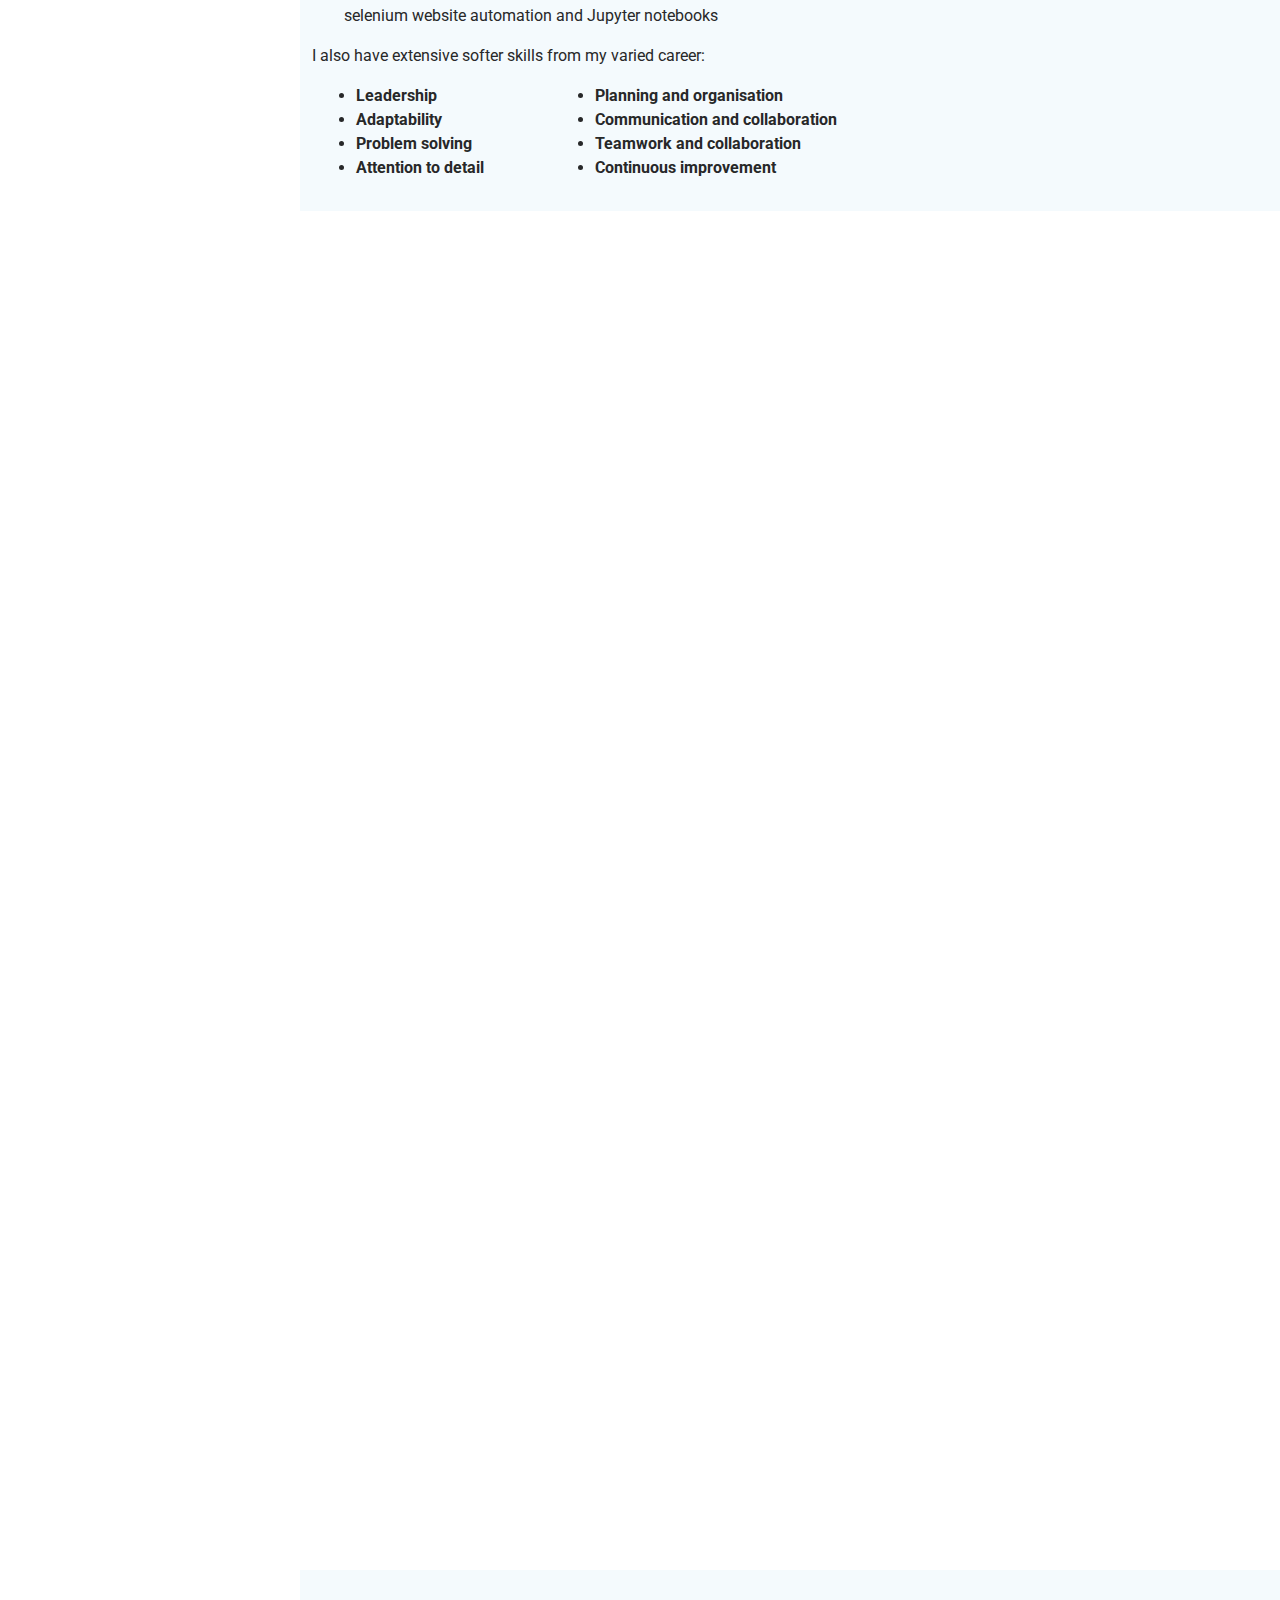
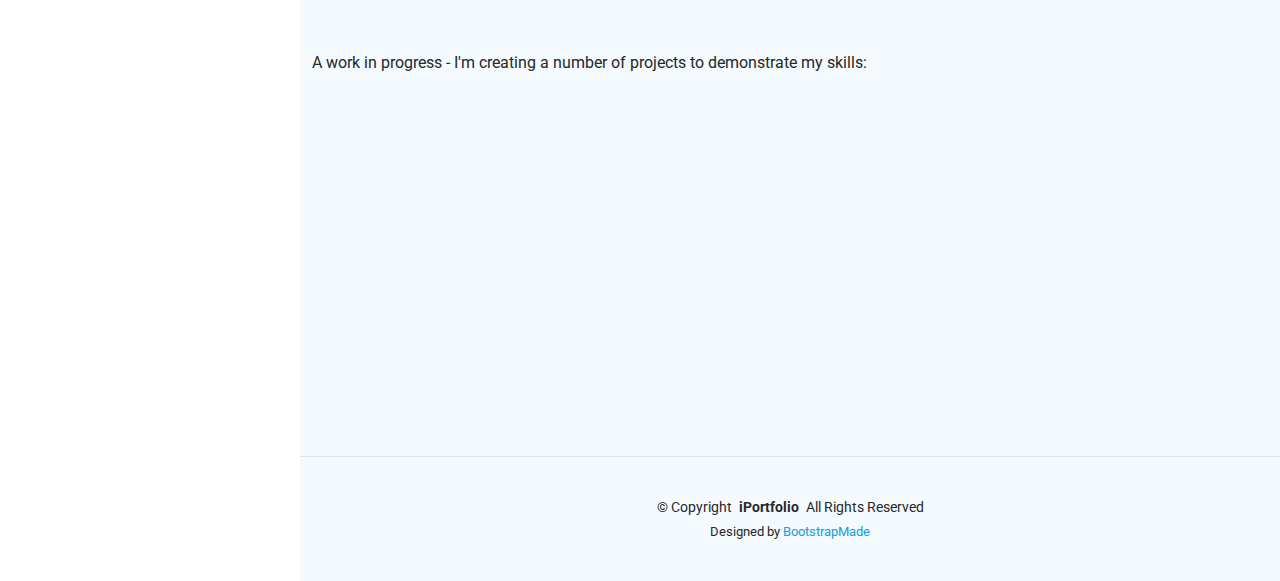
==== commit a6363280: "added crypto tools to portfolio" ====
--- a/index.html
+++ b/index.html
@@ -330,13 +330,24 @@
           <div class="row gy-4 isotope-container" data-aos="fade-up" data-aos-delay="200">
 
             <div class="col-lg-4 col-md-6 portfolio-item isotope-item filter-app">
-              <div class="portfolio-content h-100">
-                <img src="assets/img/portfolio/morse-code.jpg" class="img-fluid" alt="morse code">
+              <div class="portfolio-content">
+                <img src="assets/img/portfolio/morse-code.jpg" alt="morse code">
                 <div class="portfolio-info">
                   <h4>Morse Code encoder</h4>
                   <p>Convert any input into Morse code. Very basic, but my first attempt at converting
                   a python script into a hosted webapp.</p>
                   <a href="https://morse-code-441710.ew.r.appspot.com/" title="Morse Code" class="details-link"><i class="bi bi-link-45deg"></i></a>
+                </div>
+              </div>
+            </div>
+
+            <div class="col-lg-4 col-md-6 portfolio-item isotope-item filter-app">
+              <div class="portfolio-content">
+                <img src="assets/img/portfolio/crypto.jpg" alt="cryptocurrency">
+                <div class="portfolio-info">
+                  <h4>Crypto Tools</h4>
+                  <p>Simple tools for checking crypto prices and checking the health of a portfolio.</p>
+                  <a href="https://crypto-tools-442110.nw.r.appspot.com/portfolio" title="Crypto Tools" class="details-link"><i class="bi bi-link-45deg"></i></a>
                 </div>
               </div>
             </div>
--- a/assets/css/main.css
+++ b/assets/css/main.css
@@ -846,12 +846,16 @@
 }
 
 .portfolio .portfolio-content {
+  height: 350px; /*fix the height*/
   position: relative;
   overflow: hidden;
 }
 
 .portfolio .portfolio-content img {
   transition: 0.3s;
+  object-fit: cover; /*fit the image correctly*/
+  height: 100%;
+  width: 100%;
 }
 
 .portfolio .portfolio-content .portfolio-info {
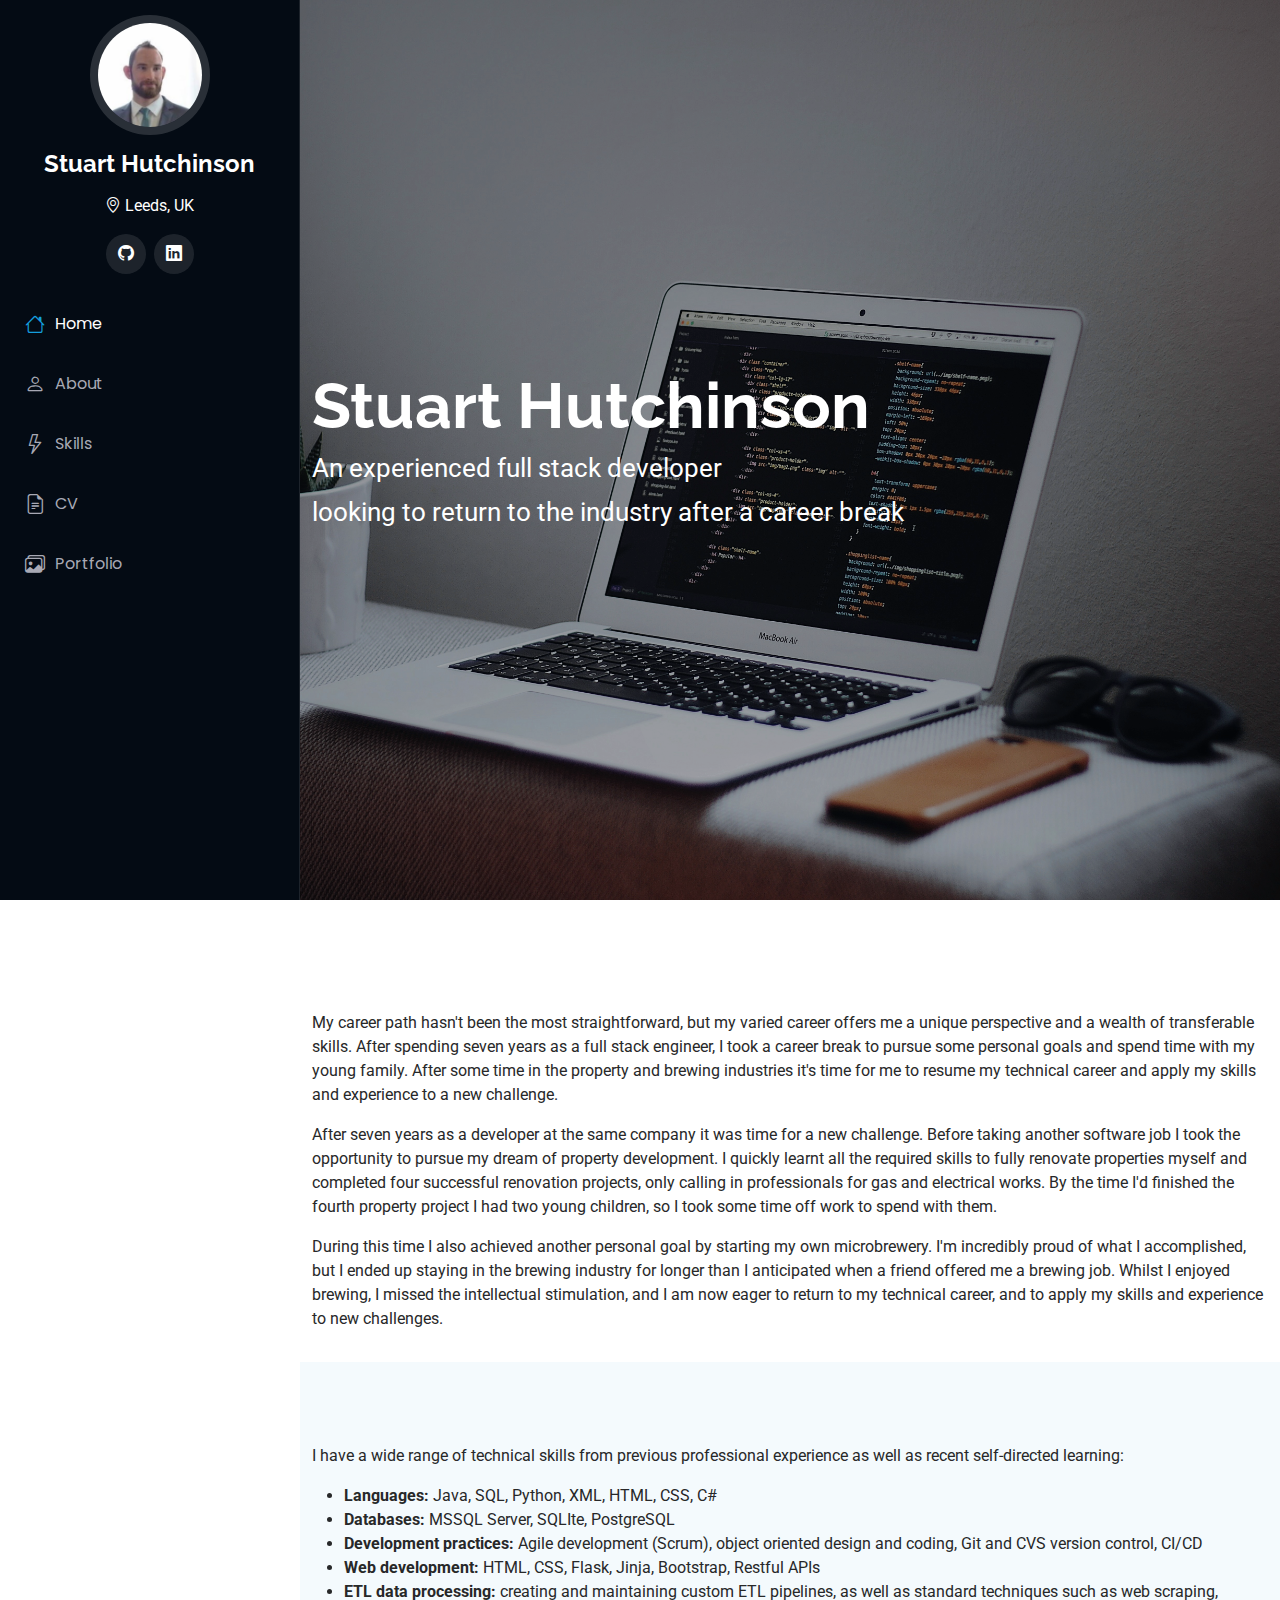
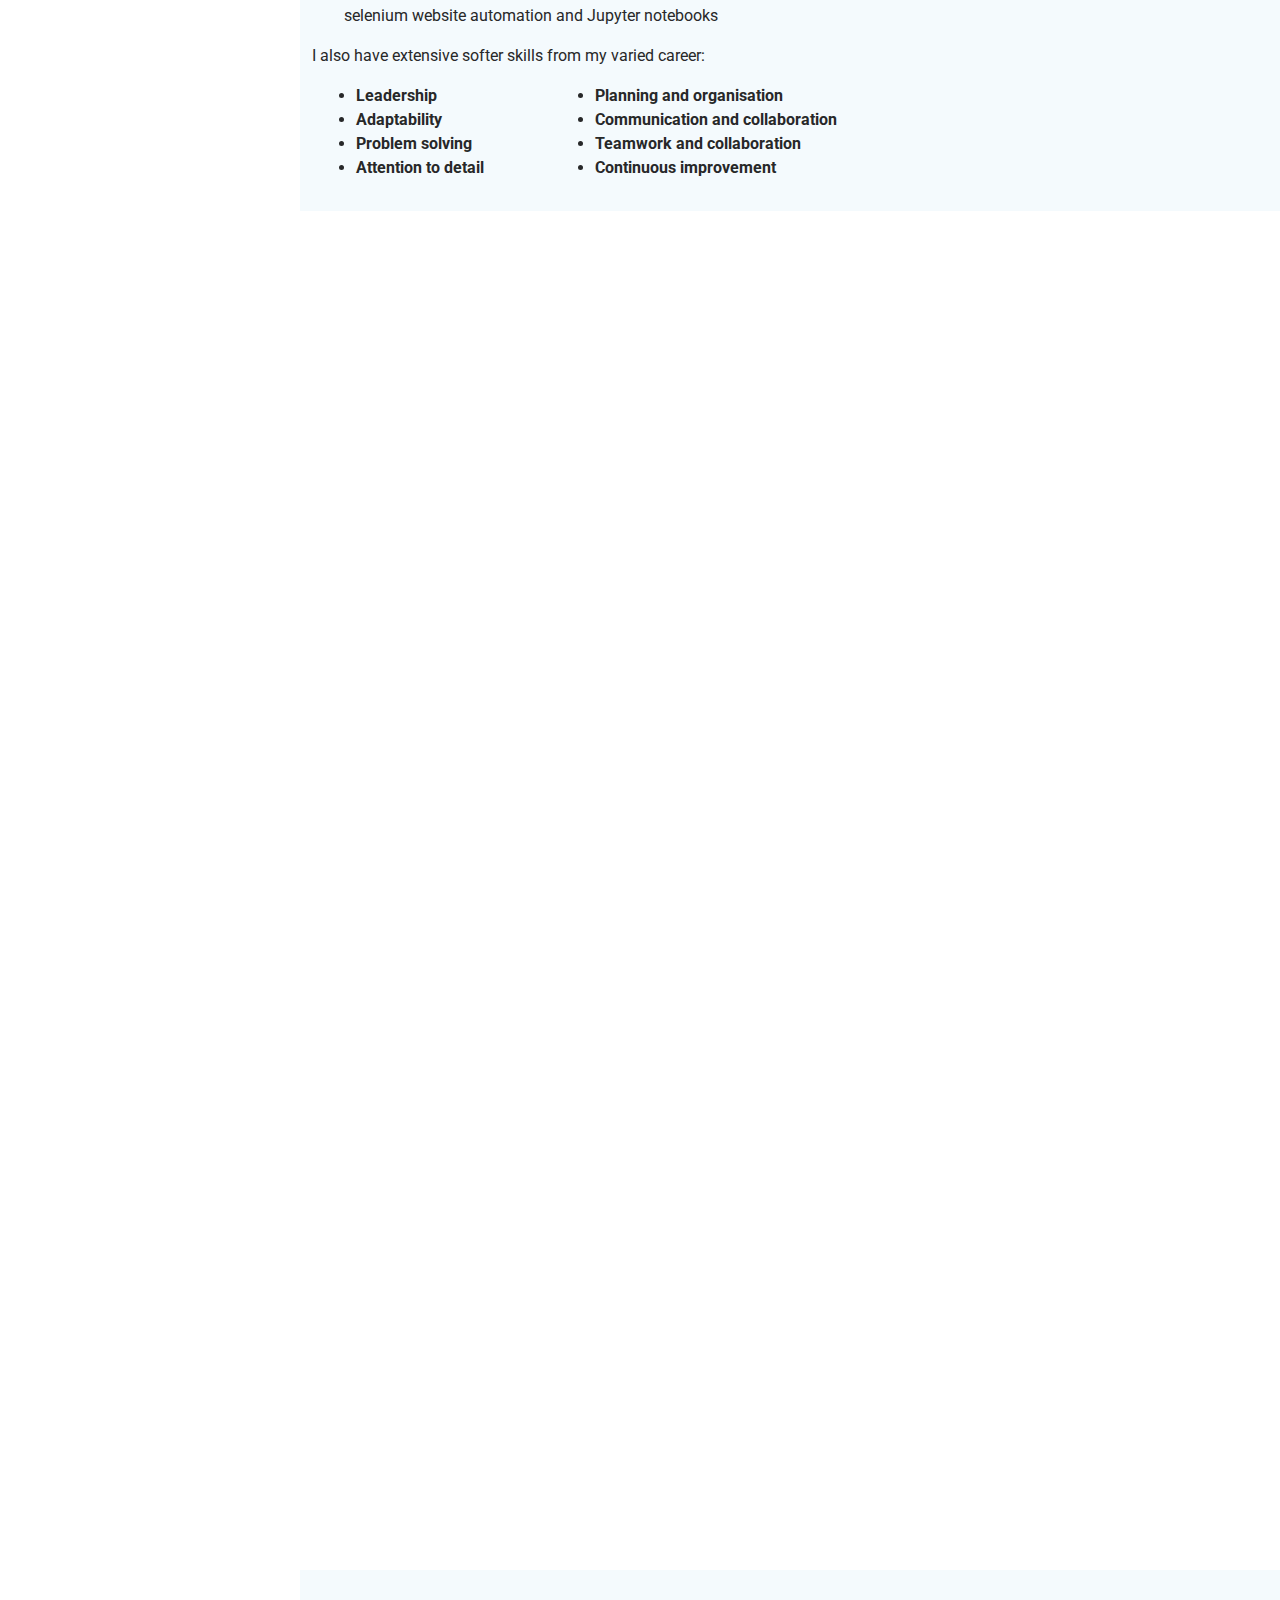
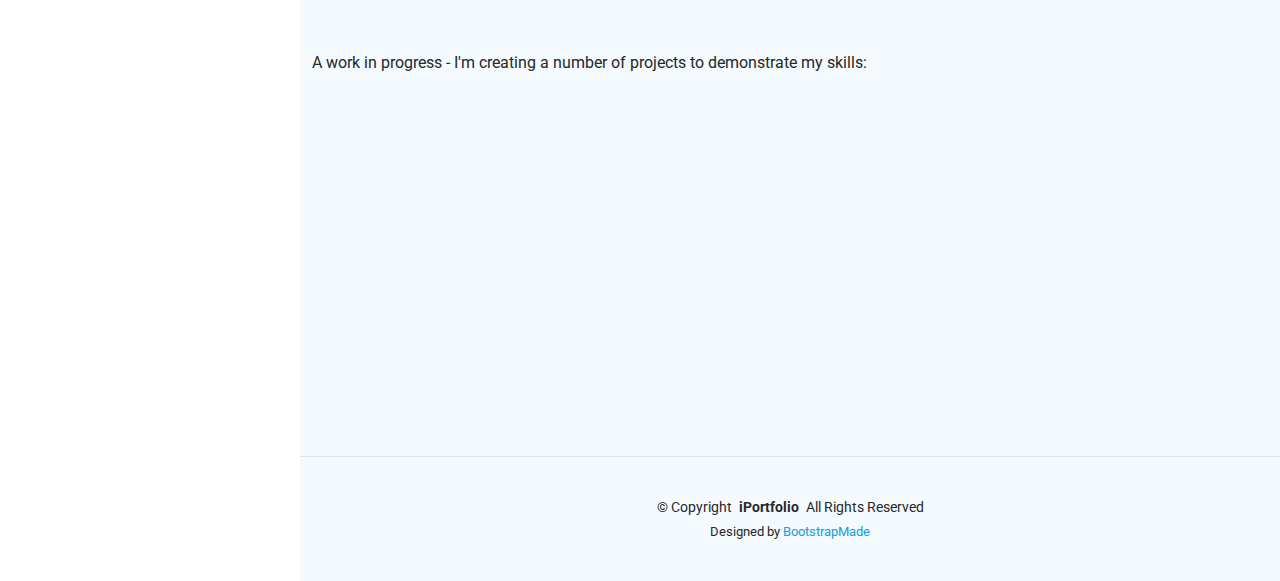
==== commit 2865d547: "update about" ====
--- a/index.html
+++ b/index.html
@@ -111,9 +111,9 @@
             project I had two young children, so I took some time off work to spend with them. </p>
 
           <p>During this time I also achieved another personal goal by starting my own microbrewery.
-            I'm incredibly proud of what I accomplished, but unfortunately this experience did sidetrack my career,
-            and I ended up staying in the brewing industry for longer than I anticipated when a friend offered me a job
-            at Ilkley Brewery. Whilst I enjoyed brewing, I missed the intellectual stimulation, and I am now eager
+            I'm incredibly proud of what I accomplished, but I ended up staying in the brewing industry for longer
+            than I anticipated when a friend offered me a brewing job. Whilst I enjoyed brewing, I missed the
+            intellectual stimulation, and I am now eager
             to return to my technical career, and to apply my skills and experience to new challenges.</p>
         </div>
       </div>
@@ -331,23 +331,24 @@
 
             <div class="col-lg-4 col-md-6 portfolio-item isotope-item filter-app">
               <div class="portfolio-content">
+                <img src="assets/img/portfolio/crypto.jpg" alt="cryptocurrency">
+                <div class="portfolio-info">
+                  <h4>Crypto Tools</h4>
+                  <p>Allows a user to save what crypto they have and check how it is doing, or simply
+                    check the price of some crypto assets.</p>
+                  <a href="https://crypto-tools-442110.nw.r.appspot.com/portfolio" title="Crypto Tools" class="details-link"><i class="bi bi-link-45deg"></i></a>
+                </div>
+              </div>
+            </div>
+
+            <div class="col-lg-4 col-md-6 portfolio-item isotope-item filter-app">
+              <div class="portfolio-content">
                 <img src="assets/img/portfolio/morse-code.jpg" alt="morse code">
                 <div class="portfolio-info">
                   <h4>Morse Code encoder</h4>
                   <p>Convert any input into Morse code. Very basic, but my first attempt at converting
                   a python script into a hosted webapp.</p>
                   <a href="https://morse-code-441710.ew.r.appspot.com/" title="Morse Code" class="details-link"><i class="bi bi-link-45deg"></i></a>
-                </div>
-              </div>
-            </div>
-
-            <div class="col-lg-4 col-md-6 portfolio-item isotope-item filter-app">
-              <div class="portfolio-content">
-                <img src="assets/img/portfolio/crypto.jpg" alt="cryptocurrency">
-                <div class="portfolio-info">
-                  <h4>Crypto Tools</h4>
-                  <p>Simple tools for checking crypto prices and checking the health of a portfolio.</p>
-                  <a href="https://crypto-tools-442110.nw.r.appspot.com/portfolio" title="Crypto Tools" class="details-link"><i class="bi bi-link-45deg"></i></a>
                 </div>
               </div>
             </div>
